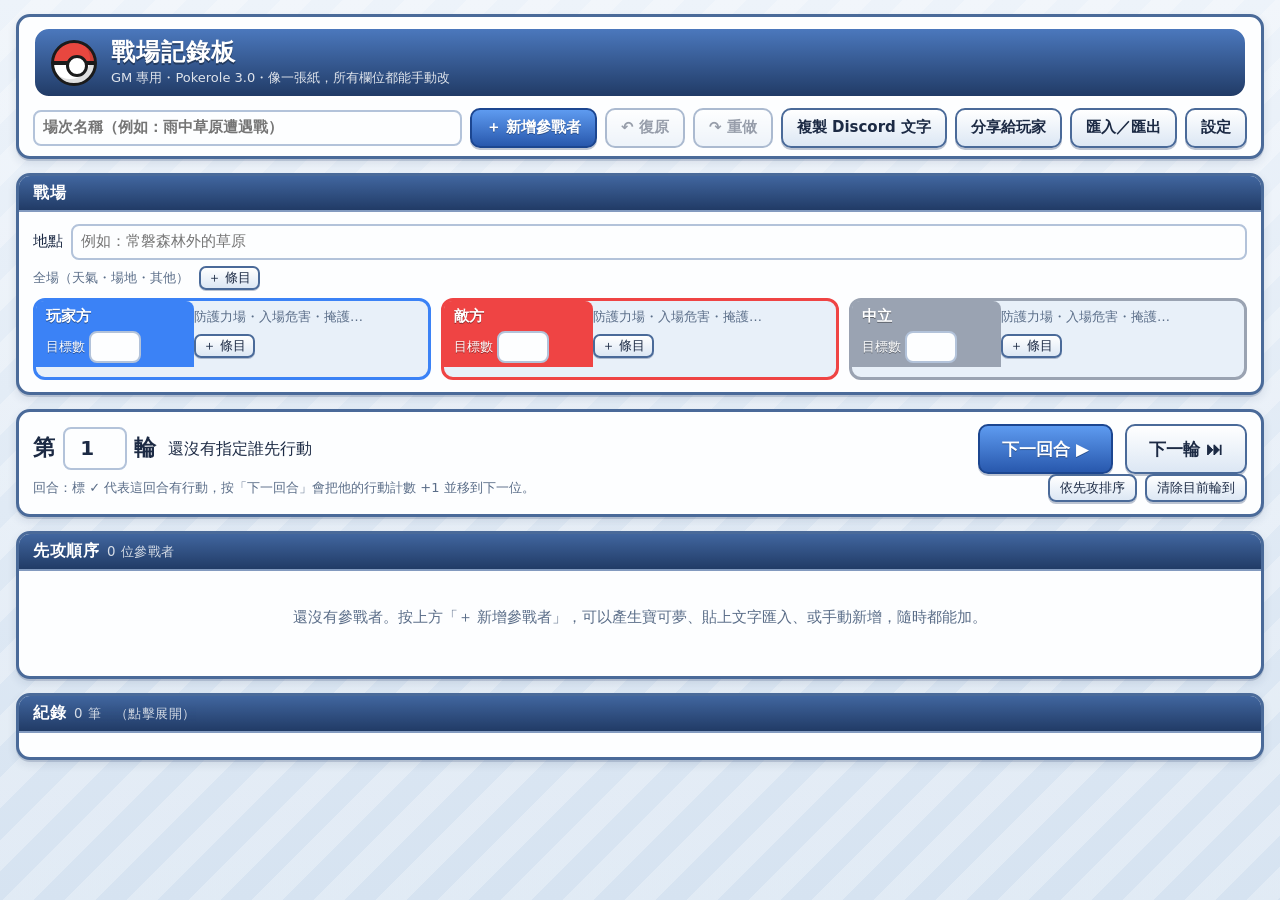
==== index.html @ 2bbf7b07 "戰場記錄板：GM 記數板與玩家唯讀看板 Co-Authored-By: Claude Sonnet 5.5 <noreply@anthropic.com>" ====
<!doctype html>
<html lang="zh-Hant">
<head>
<meta charset="utf-8">
<meta name="viewport" content="width=device-width, initial-scale=1">
<title>Pokerole 戰場記錄板</title>
<meta name="theme-color" content="#213b66">
<link rel="stylesheet" href="css/base.css">
<link rel="stylesheet" href="css/tracker.css">
</head>
<body>
<div id="app"><p class="loading">載入中…</p></div>
<div id="toast" hidden></div>
<!-- 全部用一般 script，所以直接用檔案開啟（file://）也能用 -->
<script src="js/pkcore.js"></script>
<script src="data/db.js"></script>
<script src="js/format.js"></script>
<script src="js/rules.js"></script>
<script src="js/share.js"></script>
<script src="js/app.js"></script>
</body>
</html>
---- css/base.css ----
/* Pokerole 對戰：第四世代（鑽石／珍珠／白金）介面風格——鋼藍底、白色圓角面板、藍色標題列、金色選取框 */
:root {
  --bg: #d6e3f1; --bg2: #edf3fa; --panel: #fdfeff; --panel2: #e8f0f9; --ink: #1c2a44; --muted: #5a6d88;
  --line: #b3c3da; --edge: #4a6a99; --navy: #213b66; --navy2: #37599a; --primary: #3a76d6; --primary2: #2858ad;
  --accent: #d2403a; --gold: #f2b01e; --gold2: #ffe9a3; --me: #2858ad; --foe: #bf3a2e; --good: #2a9455; --warn: #b8730c;
  --hp-hi: #3fb25a; --hp-mid: #e3b422; --hp-lo: #d6453a; --shadow: 0 2px 0 rgba(33,59,102,.18), 0 4px 10px rgba(33,59,102,.12);
  --slot1: #5b93e6; --slot2: #2f66c0; --slotink: #fff;
}
@media (prefers-color-scheme: dark) {
  :root { --bg: #0d1729; --bg2: #132340; --panel: #182a49; --panel2: #112039; --ink: #e5edfb; --muted: #94a9c8; --line: #32507c; --edge: #6c8fc6;
    --navy: #0f2142; --navy2: #24457c; --primary: #4a88e8; --primary2: #2f66c4; --accent: #ec6a62; --gold: #f5c04a; --gold2: #5a4812;
    --me: #7eb0f5; --foe: #f08a78; --good: #62c985; --warn: #e6b45a; --shadow: 0 2px 0 rgba(0,0,0,.35), 0 4px 10px rgba(0,0,0,.3);
    --slot1: #35609f; --slot2: #213f72; }
}
* { box-sizing: border-box; }
html { background: var(--bg); }
body { margin: 0; color: var(--ink); font: 15px/1.55 "Noto Sans TC", "Microsoft JhengHei", system-ui, sans-serif; min-height: 100vh;
  background: repeating-linear-gradient(135deg, transparent 0 22px, rgba(255,255,255,.28) 22px 44px), linear-gradient(180deg, var(--bg2), var(--bg)); background-attachment: fixed; }
@media (prefers-color-scheme: dark) { body { background: repeating-linear-gradient(135deg, transparent 0 22px, rgba(255,255,255,.025) 22px 44px), linear-gradient(180deg, var(--bg2), var(--bg)); background-attachment: fixed; } }
#app { max-width: 1180px; margin: 0 auto; padding: 14px 16px 48px; }
h1, h2, h3 { line-height: 1.3; }
h2 { font-size: 17px; margin: 14px 0 8px; } h3 { font-size: 15px; margin: 12px 0 6px; }
a { color: var(--primary2); }
@media (prefers-color-scheme: dark) { a { color: #8db8f7; } }
.loading { color: var(--muted); }
.muted { color: var(--muted); } .warn { color: var(--warn); } .small { font-size: 13px; }

/* 按鈕：白色圓角、藍框；指到時變金色（像選單游標） */
button { font: inherit; font-weight: 600; cursor: pointer; color: var(--ink); border: 2px solid var(--edge); border-radius: 10px; padding: 6px 14px;
  background: linear-gradient(#fff, #dce7f4); box-shadow: 0 2px 0 rgba(33,59,102,.3); transition: background .1s, border-color .1s, transform .05s; }
@media (prefers-color-scheme: dark) { button { background: linear-gradient(#2a4270, #1d3258); } }
button:hover:not(:disabled) { border-color: var(--gold); background: linear-gradient(#fffdf0, var(--gold2)); }
@media (prefers-color-scheme: dark) { button:hover:not(:disabled) { background: linear-gradient(#5a4a1c, #46390f); } }
button:active:not(:disabled) { transform: translateY(2px); box-shadow: none; }
button:disabled { opacity: .45; cursor: not-allowed; box-shadow: none; }
button.primary, .gbtn { color: #fff; border-color: #1c4690; background: linear-gradient(#5e9bf0, var(--primary2)); text-shadow: 0 1px 0 rgba(0,0,0,.3); }
button.primary:hover:not(:disabled), .gbtn:hover:not(:disabled) { border-color: var(--gold); background: linear-gradient(#78aef7, #2f68c4); }
button.danger { color: #fff; border-color: #8f1f1a; background: linear-gradient(#ee6a60, #bd2f28); text-shadow: 0 1px 0 rgba(0,0,0,.3); }
button.danger:hover:not(:disabled) { border-color: var(--gold); background: linear-gradient(#f58076, #cc3a32); }
button.small, .clear { padding: 2px 10px; font-size: 13px; border-radius: 8px; }
.clear { font-weight: 500; }
input, select, textarea { font: inherit; color: var(--ink); background: var(--panel); border: 2px solid var(--line); border-radius: 8px; padding: 4px 8px; min-width: 0; }
input:focus, select:focus, textarea:focus { outline: none; border-color: var(--primary); }
input[type=number] { width: 60px; }
input[type=checkbox] { width: auto; accent-color: var(--primary); }
select { max-width: 100%; }

/* 面板：白底、粗藍框、內側細白線；標題列是深藍色 */
.panel { background: var(--panel); border: 3px solid var(--edge); border-radius: 14px; padding: 12px 14px; margin-bottom: 14px; box-shadow: var(--shadow), inset 0 0 0 2px var(--panel); overflow: hidden; }
.panel > .ptitle { margin: -12px -14px 12px; padding: 7px 14px; font-size: 16px; color: #fff; background: linear-gradient(#41669f, var(--navy)); border-bottom: 2px solid rgba(255,255,255,.35); letter-spacing: .5px; }
.panel > .ptitle small { font-weight: 400; opacity: .8; margin-left: 8px; }
.row { display: flex; gap: 8px; align-items: center; flex-wrap: wrap; }
.row.sp { justify-content: space-between; }
.grow { flex: 1; }

/* 頂端標題 */
.hero { display: flex; align-items: center; gap: 14px; padding: 12px 18px; margin-bottom: 16px; color: #fff; border: 3px solid #fff; border-radius: 16px;
  background: linear-gradient(180deg, #4b78bd, var(--navy)); box-shadow: 0 0 0 3px var(--edge), 0 6px 14px rgba(33,59,102,.35); }
.hero h1 { margin: 0; font-size: 24px; letter-spacing: 1px; text-shadow: 0 2px 0 rgba(0,0,0,.35); }
.hero small { display: block; font-size: 13px; opacity: .85; letter-spacing: 0; text-shadow: none; }
.pball { flex: none; width: 46px; height: 46px; border-radius: 50%; border: 3px solid #1b1b1b; position: relative;
  background: linear-gradient(#e8473f 0 44%, #1b1b1b 44% 56%, #fff 56%); box-shadow: inset -4px -4px 0 rgba(0,0,0,.12); }
.pball::after { content: ''; position: absolute; left: 50%; top: 50%; width: 16px; height: 16px; margin: -8px 0 0 -8px; border-radius: 50%; background: #fff; border: 3px solid #1b1b1b; }
.pball.sm { width: 18px; height: 18px; border-width: 2px; } .pball.sm::after { width: 6px; height: 6px; margin: -3px 0 0 -3px; border-width: 1.5px; }
#toast { position: fixed; left: 50%; bottom: 24px; transform: translateX(-50%); background: var(--navy); color: #fff; border: 2px solid #fff; padding: 8px 18px; border-radius: 12px; z-index: 120; max-width: 90vw; box-shadow: 0 4px 14px rgba(0,0,0,.4); }
.code { font-size: 32px; letter-spacing: 6px; font-weight: 800; color: var(--primary2); }
@media (prefers-color-scheme: dark) { .code { color: #8db8f7; } }
.type, .tag { display: inline-block; padding: 0 9px; border-radius: 99px; font-size: 12px; line-height: 1.7; color: #fff; text-shadow: 0 0 2px rgba(0,0,0,.55); margin-right: 3px; white-space: nowrap; border: 1px solid rgba(0,0,0,.25); }

/* 首頁 */
.menu { display: grid; grid-template-columns: repeat(auto-fit, minmax(300px, 1fr)); gap: 14px; }
.menu .panel { margin-bottom: 0; }
.menu .stack { display: flex; flex-direction: column; gap: 10px; }
.field-l { display: block; font-size: 13px; color: var(--muted); }
.roomrow { display: flex; align-items: center; gap: 10px; padding: 8px 10px; margin-bottom: 8px; border: 2px solid var(--line); border-radius: 12px; background: var(--panel2); flex-wrap: wrap; }
.roomrow.mine { border-color: var(--gold); background: linear-gradient(var(--panel2), var(--gold2)); }
.roomrow .rc { font-size: 20px; font-weight: 800; letter-spacing: 3px; color: var(--primary2); }
@media (prefers-color-scheme: dark) { .roomrow .rc { color: #8db8f7; } }
.pill { display: inline-block; padding: 0 10px; border-radius: 99px; font-size: 12.5px; font-weight: 700; color: #fff; background: var(--muted); }
.pill.host { background: var(--gold); color: #3a2a00; } .pill.go { background: var(--accent); } .pill.wait { background: var(--primary2); } .pill.end { background: var(--muted); }

/* 隊伍清單 */
.teamcard { display: flex; align-items: center; gap: 12px; padding: 8px 4px; border-top: 1px dashed var(--line); flex-wrap: wrap; }
.teamcard:first-of-type { border-top: 0; }
.teamcard .minis { display: flex; gap: 0; flex: none; }
.teamcard .minis img { width: 40px; height: 40px; image-rendering: pixelated; }
.teamcard .minis .e { width: 40px; height: 40px; opacity: .25; display: flex; align-items: center; justify-content: center; }

/* 隊伍編輯：六格隊伍（像隊伍選單，三欄兩列／六欄一列） */
.party { display: grid; grid-template-columns: repeat(6, minmax(0, 1fr)); gap: 10px; }
@media (max-width: 1000px) { .party { grid-template-columns: repeat(3, minmax(0, 1fr)); } }
@media (max-width: 520px) { .party { grid-template-columns: repeat(2, minmax(0, 1fr)); gap: 8px; } }
.slot { position: relative; display: flex; flex-direction: column; align-items: center; gap: 2px; padding: 8px 6px 8px; min-width: 0; text-align: center; cursor: pointer;
  color: var(--slotink); border: 3px solid #fff; border-radius: 14px; background: linear-gradient(var(--slot1), var(--slot2)); box-shadow: 0 0 0 2px var(--edge), 0 3px 0 2px rgba(33,59,102,.3); transition: transform .08s; }
.slot:hover { transform: translateY(-2px); }
.slot.sel { border-color: var(--gold); box-shadow: 0 0 0 3px #b87d00, 0 0 14px 2px rgba(242,176,30,.75); }
.slot .sprite { width: 72px; height: 72px; image-rendering: pixelated; filter: drop-shadow(0 3px 0 rgba(0,0,0,.25)); }
.slot .sn { max-width: 100%; font-weight: 800; font-size: 15px; white-space: nowrap; overflow: hidden; text-overflow: ellipsis; text-shadow: 0 1px 0 rgba(0,0,0,.35); }
.slot .ss { font-size: 12px; opacity: .92; white-space: nowrap; }
.slot .st { display: flex; justify-content: center; gap: 2px; min-height: 20px; }
.slot .st .type { margin: 0; font-size: 11px; padding: 0 6px; }
.slot .x { position: absolute; top: 3px; right: 3px; width: 24px; height: 24px; padding: 0; border-radius: 50%; font-size: 15px; line-height: 1; color: #fff; border: 2px solid #fff;
  background: rgba(20,30,50,.55); box-shadow: none; }
.slot .x:hover:not(:disabled) { background: var(--accent); border-color: #fff; }
.slot.empty { background: transparent; color: var(--muted); border: 3px dashed var(--line); box-shadow: none; justify-content: center; min-height: 142px; font-size: 14px; font-weight: 600; cursor: pointer; }
.slot.empty:hover { border-color: var(--primary); color: var(--primary2); transform: none; }
.slot.empty b { font-size: 30px; line-height: 1; font-weight: 400; }
.edithead { display: flex; gap: 8px; align-items: center; flex-wrap: wrap; margin-bottom: 12px; }
.edithead input.tname { font-size: 18px; font-weight: 700; width: min(300px, 100%); flex: 1 1 200px; }
.edithead .sp { flex: 1; }

/* 篩選面板與角色卡（與規則站的隨機產生器同一套 pkcore.js） */
.genwrap { display: grid; grid-template-columns: minmax(280px, 330px) minmax(0, 1fr); gap: 16px; align-items: start; }
.genl { position: sticky; top: 8px; max-height: calc(100vh - 16px); overflow: auto; scrollbar-width: thin; padding-right: 2px; }
.genbox { background: var(--panel); border: 3px solid var(--edge); border-radius: 14px; padding: 10px 12px; margin-bottom: 12px; box-shadow: var(--shadow); }
.genbox .filters { display: grid; grid-template-columns: repeat(2, minmax(0, 1fr)); gap: 6px; margin: 0; }
.genbox .filters input { grid-column: 1 / -1; }
.genbox .filters select { width: 100%; padding: 4px 6px; }
.genbox .filters.fold { display: none; }
.gcount { display: flex; flex-wrap: wrap; align-items: center; justify-content: space-between; gap: 4px 8px; margin-top: 8px; }
.gcount .dacts { display: flex; gap: 6px; margin-left: auto; }
.count { font-size: 13px; color: var(--muted); white-space: nowrap; }
.gmain { display: flex; flex-direction: column; gap: 8px; }
.gmain label { display: block; font-size: 13px; color: var(--muted); }
.gmain select { width: 100%; display: block; margin-top: 2px; }
.gmain .gbtn { padding: 9px 12px; font-size: 15px; }
.gmain .row2 { display: grid; grid-template-columns: 1fr 1fr; gap: 6px; }
.note { font-size: 13px; color: var(--muted); }
@media (max-width: 980px) { .genwrap { grid-template-columns: minmax(0, 1fr); } .genl { position: static; max-height: none; overflow: visible; } }
#gsheet { background: var(--panel); border: 3px solid var(--edge); border-radius: 14px; padding: 12px 18px 22px; box-shadow: var(--shadow); min-width: 0; }
.gtool { display: flex; flex-wrap: wrap; align-items: center; gap: 6px; margin-bottom: 10px; }
.gfree { display: inline-flex; align-items: center; gap: 5px; font-size: 13px; color: var(--muted); margin-left: 6px; }
.gmsg { font-size: 13px; color: var(--accent); }
.dhero { display: flex; align-items: center; gap: 22px; padding: 10px 22px; border-radius: 14px; border: 2px solid var(--line);
  background: linear-gradient(115deg, color-mix(in srgb, var(--tc) 32%, var(--panel)), color-mix(in srgb, var(--tc2) 16%, var(--panel))); }
.dimg { flex: none; width: 150px; height: 150px; display: flex; align-items: center; justify-content: center; }
.dimg img { width: 150px; height: 150px; object-fit: contain; filter: drop-shadow(0 4px 6px rgba(0,0,0,.3)); }
.dtitle { min-width: 0; } .dtitle small { display: block; color: var(--muted); font-size: 13.5px; line-height: 1.5; }
.dtitle h2 { margin: 2px 0; font-size: 28px; } .dtitle .tags { margin-top: 8px; } .dtitle .tag { font-size: 13px; padding: 1px 14px; }
@media (max-width: 560px) { .dhero { gap: 10px; padding: 8px 12px; } .dimg, .dimg img { width: 96px; height: 96px; } .dtitle h2 { font-size: 22px; } }
.dsec { margin-top: 20px; }
.dsec h3 { font-size: 16px; margin: 0 0 8px; padding: 3px 10px; display: flex; flex-wrap: wrap; align-items: center; gap: 4px 12px; color: #fff; background: linear-gradient(#41669f, var(--navy)); border-radius: 8px; }
.dsec h3 small { font-size: 12.5px; font-weight: 400; opacity: .85; }
.dsec h3 small.left { color: #ffe08a; opacity: 1; font-weight: 700; } .dsec h3 small.warn { color: #ffb4ae; opacity: 1; font-weight: 700; }
.dsec h3 .rr { margin-left: auto; font-weight: 500; padding: 0 10px; }
.gcols { display: grid; grid-template-columns: repeat(auto-fit, minmax(min(100%, 320px), 1fr)); gap: 0 26px; }
.gform { display: grid; grid-template-columns: repeat(2, minmax(0, 1fr)); gap: 8px 12px; }
.gfld { display: block; min-width: 0; } .gfld > span:first-child { display: block; font-size: 12.5px; color: var(--muted); line-height: 1.6; }
.gform input, .gform select, .gm select, .gmode, .gnote { width: 100%; }
.grr { display: flex; gap: 4px; align-items: center; } .grr select { flex: 1; }
.gpair { display: grid; grid-template-columns: repeat(2, minmax(0, 1fr)); gap: 8px; }
.gcnt2 { display: flex; align-items: center; gap: 6px; }
.gb { flex: none; width: 28px; height: 28px; padding: 0; border-radius: 8px; font-size: 16px; line-height: 1; }
@media (max-width: 620px) { .gb { width: 34px; height: 34px; } }
.gr { display: flex; align-items: center; gap: 6px; min-height: 34px; font-size: 14.5px; }
.sd-n { flex: none; width: 3em; font-weight: 700; }
.gr .pips { flex: 1; flex-wrap: wrap; min-width: 0; }
.sd-v { min-width: 3.4em; text-align: right; font-size: 13px; color: var(--muted); white-space: nowrap; }
.pips { display: inline-flex; gap: 3px; }
.pips i { display: inline-block; width: 14px; height: 14px; border-radius: 50%; box-shadow: inset 0 0 0 2px var(--line); }
.pips i.b { background: var(--navy2); box-shadow: inset 0 0 0 2px rgba(255,255,255,.35); }
@media (prefers-color-scheme: dark) { .pips i.b { background: #9db8e6; box-shadow: none; } }
.pips i.a { background: var(--accent); box-shadow: inset 0 0 0 2px rgba(255,255,255,.4); }
.gr.over .sd-n, .gr.over .sd-v { color: var(--accent); font-weight: 800; }
.gskills { display: grid; grid-template-columns: repeat(auto-fit, minmax(min(100%, 230px), 1fr)); gap: 4px 24px; }
.gskills h5 { margin: 4px 0 2px; font-size: 13.5px; color: var(--muted); }
.ge { font-size: 13px; color: var(--muted); line-height: 1.6; margin: 6px 0 0; } .ge b { color: var(--ink); }
.facts { display: grid; grid-template-columns: repeat(3, minmax(0, 1fr)); gap: 8px; }
.gfacts { grid-template-columns: repeat(4, minmax(0, 1fr)); }
.fact { background: var(--panel2); border: 2px solid var(--line); border-radius: 10px; padding: 4px 10px; min-width: 0; }
.fact span { display: block; font-size: 12px; color: var(--muted); line-height: 1.5; } .fact b { font-size: 16px; }
.gsmall { margin-top: 10px; } .gsmall .fact b { font-size: 14px; }
.gmxs { margin-top: 10px; display: grid; gap: 4px; } .gmxs > div { display: flex; flex-wrap: wrap; align-items: center; gap: 3px 4px; }
.gmxs > div > span:first-child { font-size: 12.5px; color: var(--muted); margin-right: 4px; min-width: 2.4em; }
.gmx { display: inline-flex; align-items: center; gap: 2px; } .gmx b { font-size: 12px; } .gmx .tag { font-size: 11.5px; padding: 0 7px; }
.gm { background: var(--panel2); border: 2px solid var(--line); border-radius: 10px; padding: 6px 10px; margin-bottom: 6px; }
.gm.over { border-color: var(--warn); }
.gm1 { display: flex; align-items: center; gap: 6px; } .gmn { flex: none; font-size: 13px; font-weight: 800; color: var(--muted); width: 1.2em; text-align: center; } .gm1 select { flex: 1; }
.gm2 { display: flex; flex-wrap: wrap; align-items: center; gap: 2px 10px; font-size: 13px; margin-top: 5px; } .gm2 .tag { font-size: 11.5px; padding: 0 7px; } .gm2 em { font-style: normal; }
.gm .ge { margin-top: 3px; }
.gmode { width: auto !important; font-size: 13px; padding: 2px 6px; }
.gnote { display: block; resize: vertical; line-height: 1.6; }
@media (max-width: 620px) { .gfacts { grid-template-columns: repeat(4, minmax(0, 1fr)); } .gfacts .fact { padding: 4px 6px; } .gfacts .fact b { font-size: 15px; } .gform { grid-template-columns: 1fr; } }

/* 匯入／匯出視窗 */
.pkio-back { position: fixed; inset: 0; background: rgba(10,20,40,.55); z-index: 100; display: flex; align-items: center; justify-content: center; padding: 16px; }
.pkio { background: var(--panel); color: var(--ink); border: 3px solid var(--edge); border-radius: 16px; padding: 14px 18px; width: min(720px, 100%); max-height: 92vh; overflow: auto; box-shadow: 0 10px 40px rgba(0,0,0,.45); }
.pkio h3 { margin: 0 0 6px; font-size: 18px; }
.pkio textarea { width: 100%; min-height: 250px; font: 13px/1.55 ui-monospace, Consolas, "Noto Sans TC", monospace; resize: vertical; background: var(--panel2); }
.pkio-msg { min-height: 1.6em; margin: 6px 0; font-size: 13.5px; color: var(--primary2); } .pkio-msg.bad { color: var(--accent); font-weight: 700; }
.pkio-btns { display: flex; flex-wrap: wrap; gap: 8px; align-items: center; }
.pkio-btns .gbtn { padding: 6px 14px; }

/* 對戰 */
.topbar { display: flex; justify-content: space-between; align-items: center; gap: 8px; flex-wrap: wrap; margin-bottom: 10px; }
.banner { font-size: 18px; font-weight: 800; padding: 6px 18px; border-radius: 99px; color: var(--ink); background: var(--panel); border: 3px solid var(--edge); box-shadow: var(--shadow); }
.banner.mine { color: #fff; border-color: #fff; background: linear-gradient(#ee6a60, #bd2f28); box-shadow: 0 0 0 2px #8f1f1a, 0 0 14px rgba(238,106,96,.6); }
.battle { display: grid; grid-template-columns: 1fr 330px; gap: 14px; }
@media (max-width: 860px) { .battle { grid-template-columns: 1fr; } }
.panel.field { display: grid; gap: 12px; background: linear-gradient(180deg, #bfe1f7 0%, #e6f3fb 48%, #c9e5b8 50%, #a9d48f 100%); }
@media (prefers-color-scheme: dark) { .panel.field { background: linear-gradient(180deg, #1c3a5e 0%, #234a73 48%, #2b4a2c 50%, #25401f 100%); } }
.side { display: flex; gap: 10px; align-items: flex-start; }
.side.foe { flex-direction: row-reverse; text-align: right; }
.side .sprite { width: 120px; height: 120px; image-rendering: pixelated; flex: none; filter: drop-shadow(0 6px 0 rgba(0,0,0,.18)); }
.side.foe .info { align-items: flex-end; }
.info { display: flex; flex-direction: column; gap: 3px; flex: 1; min-width: 0; background: var(--panel); border: 3px solid var(--edge); border-radius: 14px; padding: 8px 12px; box-shadow: var(--shadow); }
.info .name { font-weight: 800; font-size: 17px; }
.hpbar { height: 12px; background: #3a4352; border: 2px solid #3a4352; border-radius: 8px; overflow: hidden; width: 100%; max-width: 300px; }
.hpbar > div { height: 100%; transition: width .4s; }
.chips { display: flex; flex-wrap: wrap; gap: 4px; } .side.foe .chips { justify-content: flex-end; }
.chip { font-size: 12px; padding: 0 8px; border-radius: 10px; border: 1.5px solid var(--line); background: var(--panel2); }
.chip.bad { border-color: var(--hp-lo); color: var(--hp-lo); } .chip.up { border-color: var(--good); color: var(--good); } .chip.down { border-color: var(--warn); color: var(--warn); }
.dots { letter-spacing: 2px; font-size: 13px; }
.bench { display: inline-flex; gap: 4px; vertical-align: middle; }
.ball { width: 15px; height: 15px; border-radius: 50%; border: 2px solid #1b1b1b; background: linear-gradient(#e8473f 45%, #1b1b1b 45% 55%, #fff 55%); }
.ball.out { opacity: .25; filter: grayscale(1); } .ball.cur { outline: 2px solid var(--gold); outline-offset: 1px; }
.weather { text-align: center; color: var(--ink); font-size: 14px; font-weight: 700; }
.log { height: 540px; overflow-y: auto; font-size: 13.5px; padding: 8px 12px; }
@media (max-width: 860px) { .log { height: 260px; } }
.log div { padding: 1px 0; }
.log .round { font-weight: 800; margin-top: 6px; border-top: 2px dashed var(--line); padding-top: 4px; color: var(--primary2); }
.log .big { font-weight: 800; } .log .act { color: var(--me); } .log .react { color: var(--foe); }
.log .dmg, .log .note, .log .info { color: var(--muted); } .log .hp, .log .status { font-weight: 700; }
.log .warn, .log .manual { color: var(--warn); }
.controls { display: grid; grid-template-columns: 112px 1fr 112px; gap: 10px; align-items: start; }
@media (max-width: 640px) { .controls { grid-template-columns: 1fr; } }
.controls .col { display: flex; flex-direction: column; gap: 6px; }
@media (max-width: 640px) { .controls .col { flex-direction: row; flex-wrap: wrap; } }
.moves { display: grid; grid-template-columns: repeat(5, 1fr); gap: 6px; }
@media (max-width: 900px) { .moves { grid-template-columns: repeat(3, 1fr); } }
@media (max-width: 640px) { .moves { grid-template-columns: repeat(2, 1fr); } }
.mv { text-align: left; padding: 6px 8px; border-left-width: 8px; min-height: 60px; }
.mv b { display: block; font-size: 14px; } .mv span { font-size: 12px; color: var(--muted); font-weight: 400; }
.mods { display: flex; gap: 12px; flex-wrap: wrap; align-items: center; font-size: 14px; margin-bottom: 8px; }
.modal-back { position: fixed; inset: 0; background: rgba(10,20,40,.5); display: flex; align-items: center; justify-content: center; z-index: 80; padding: 16px; }
.modal { background: var(--panel); border: 3px solid var(--edge); border-radius: 16px; padding: 14px 18px; max-width: 580px; width: 100%; max-height: 90vh; overflow: auto; box-shadow: 0 10px 40px rgba(0,0,0,.45); }
.modal .opts { display: grid; gap: 6px; margin: 10px 0; } .modal .opts button { text-align: left; }
.tabs { display: flex; gap: 4px; margin-bottom: 8px; flex-wrap: wrap; }
.tabs button.on { color: #fff; border-color: #1c4690; background: linear-gradient(#5e9bf0, var(--primary2)); }
table.stats { border-collapse: collapse; font-size: 14px; } table.stats td { padding: 2px 6px; }
---- css/tracker.css ----
/* 戰場記錄板：在 base.css（與對戰網頁相同的第四世代風格）上加的版面 */
#app { max-width: 1400px; }
.panel.head { padding-bottom: 8px; }
.panel.head .hero { margin: -2px 0 10px; box-shadow: none; border-width: 2px; padding: 8px 16px; }
.toolbar { display: flex; flex-wrap: wrap; gap: 8px; align-items: center; }
.toolbar .ttl { flex: 1 1 240px; min-width: 200px; font-weight: 700; }
.row.add { margin-top: 6px; }
.mini { padding: 0 7px; font-size: 13px; line-height: 1.6; border-radius: 7px; box-shadow: 0 1px 0 rgba(33,59,102,.3); }
.mini.x { color: var(--accent); }
.mini.add { font-weight: 500; }
button.big { font-size: 17px; padding: 10px 22px; }
.danger2 { color: var(--accent); border-color: var(--accent); }

/* 戰場 */
.effs { display: flex; flex-wrap: wrap; gap: 6px; align-items: center; margin: 6px 0; }
.effs .lab { font-size: 13px; color: var(--muted); margin-right: 4px; }
.chip { display: inline-flex; align-items: center; gap: 4px; padding: 1px 9px; border-radius: 99px; font-size: 13px; background: var(--panel2); border: 2px solid var(--line); white-space: nowrap; }
.chip.eff { border-color: var(--primary); }
.chip.eff b { cursor: pointer; }
.chip.eff small { color: var(--muted); }
.chip.expired { border-color: var(--accent); background: #fbe3e1; color: #8f1f1a; }
@media (prefers-color-scheme: dark) { .chip.expired { background: #4a1f1c; color: #ffb4ad; } }
.chip.mod.up { border-color: var(--good); } .chip.mod.dn { border-color: var(--accent); }
.chip[class*="st-"] { border-color: var(--warn); background: #fff4dd; color: #6b4300; }
@media (prefers-color-scheme: dark) { .chip[class*="st-"] { background: #4a3a14; color: #ffd98a; } }
.sides { display: grid; grid-template-columns: repeat(auto-fit, minmax(260px, 1fr)); gap: 10px; margin-top: 8px; }
.side { border: 3px solid; border-radius: 12px; padding: 0 10px 6px; background: var(--panel2); }
.sidehead { display: flex; flex-wrap: wrap; justify-content: space-between; align-items: center; gap: 2px 8px; margin: 0 -10px 4px; padding: 4px 10px; color: #fff; border-radius: 8px 8px 0 0; text-shadow: 0 1px 0 rgba(0,0,0,.4); }
.sidehead b { white-space: nowrap; }
.sidehead .tgt { font-size: 13px; white-space: nowrap; } .sidehead input { width: 52px; }

/* 控制列 */
.ctl .ctlrow { display: flex; flex-wrap: wrap; gap: 12px; align-items: center; }
.ctl .round { font-size: 22px; font-weight: 800; } .ctl .round input { width: 64px; font-size: 20px; font-weight: 800; text-align: center; }
.ctl .cur { font-size: 16px; } .ctl.held { border-color: var(--accent); }
.hint { color: var(--accent); }
.grow { flex: 1; }

/* 先攻順序 */
.ohead, .orow { display: grid; grid-template-columns: 30px 98px minmax(200px, 1.25fr) 200px minmax(130px, 1fr) 150px 132px; gap: 10px; align-items: center; }
.ohead { padding: 0 8px 4px 11px; font-size: 12.5px; color: var(--muted); border-bottom: 2px solid var(--line); margin-bottom: 6px; }
.orow { padding: 8px 8px 8px 8px; border: 2px solid var(--line); border-left-width: 8px; border-radius: 12px; background: var(--panel2); }
.owrap { margin-bottom: 8px; }
.orow.cur { border-color: var(--gold); background: linear-gradient(var(--panel2), var(--gold2)); box-shadow: 0 0 0 2px #b87d00; }
@media (prefers-color-scheme: dark) { .orow.cur { background: linear-gradient(var(--panel2), #46390f); } }
.orow.down { opacity: .55; } .orow.down .nm { text-decoration: line-through; }
.orow.hid { border-style: dashed; }
.mv { display: flex; flex-direction: column; gap: 2px; }
.init { display: flex; flex-direction: column; gap: 3px; font-size: 12px; }
.init label { display: flex; align-items: center; justify-content: space-between; gap: 4px; }
.init input { width: 52px; padding: 1px 4px; }
.who { display: flex; align-items: center; gap: 6px; min-width: 0; }
.who .ptr { padding: 0 6px; font-size: 16px; border-radius: 8px; } .who .ptr.on { background: var(--gold); border-color: #b87d00; }
.sprite { width: 56px; height: 56px; image-rendering: pixelated; flex: none; } .sprite.ph { display: flex; align-items: center; justify-content: center; font-size: 30px; }
.wn { display: flex; flex-direction: column; min-width: 0; line-height: 1.35; }
.wn .nm { font-size: 16px; cursor: pointer; overflow: hidden; text-overflow: ellipsis; white-space: nowrap; }
.wn small { color: var(--muted); } .sdot { display: inline-block; width: 9px; height: 9px; border-radius: 50%; margin-right: 4px; }
.tys { display: flex; flex-wrap: wrap; } .tys .type { font-size: 11px; padding: 0 6px; }
.hpc { display: flex; flex-direction: column; gap: 3px; }
.bar { height: 10px; border-radius: 99px; background: rgba(0,0,0,.18); overflow: hidden; border: 1px solid rgba(0,0,0,.3); }
.bar i { display: block; height: 100%; transition: width .2s; }
.hpn { display: flex; align-items: center; gap: 4px; font-size: 13px; } .hpn.will { color: var(--muted); }
.hpi { width: 48px; text-align: center; padding: 1px 2px; font-weight: 700; }
.dead { color: var(--accent); font-weight: 800; }
.stc { display: flex; flex-wrap: wrap; gap: 4px; }
.acts { display: flex; flex-direction: column; gap: 3px; }
.aboxes { display: flex; gap: 4px; align-items: center; }
.abox { width: 24px; height: 24px; padding: 0; font-size: 12px; border-radius: 6px; box-shadow: none; }
.abox.on { background: var(--primary2); color: #fff; border-color: #1c4690; }
.tm { display: flex; gap: 6px; align-items: center; flex-wrap: wrap; }
.mark { width: 34px; height: 34px; padding: 0; font-size: 18px; border-radius: 9px; }
.mark.ok.on { background: var(--good); color: #fff; border-color: #1c6b3c; } .mark.no.on { background: var(--accent); color: #fff; border-color: #8f1f1a; }
.empty { padding: 20px 6px; text-align: center; }

/* 展開的詳細資料 */
.det { margin: -4px 4px 4px 14px; padding: 10px 12px; border: 2px solid var(--line); border-top: 0; border-radius: 0 0 12px 12px; background: var(--panel); }
.dcols { display: grid; grid-template-columns: repeat(auto-fit, minmax(280px, 1fr)); gap: 14px; margin-bottom: 8px; }
.dblock h4 { margin: 0 0 6px; font-size: 14px; color: var(--primary2); }
@media (prefers-color-scheme: dark) { .dblock h4 { color: #8db8f7; } }
.strow { display: flex; flex-wrap: wrap; gap: 6px; align-items: center; margin-bottom: 4px; font-size: 13px; }
.strow input[type=number] { width: 46px; } .strow .sn { width: 110px; }
.modgrid { display: grid; grid-template-columns: repeat(2, minmax(0, 1fr)); gap: 4px 12px; }
.mg { display: flex; align-items: center; gap: 4px; font-size: 13px; } .mg > span { width: 34px; } .mg b { min-width: 24px; text-align: center; } .mg b.up { color: var(--good); } .mg b.dn { color: var(--accent); }
.blk { display: block; font-size: 13px; margin: 8px 0 4px; } .blk textarea { width: 100%; }
.moves { margin-top: 6px; border-top: 2px dashed var(--line); padding-top: 8px; }
.mvrow { border: 2px solid var(--line); border-radius: 10px; padding: 5px 10px; margin-bottom: 6px; background: var(--panel2); }
.mvrow.used { opacity: .5; }
.m1 { display: flex; flex-wrap: wrap; gap: 6px; align-items: center; } .m1 .mname { font-weight: 800; font-size: 15px; } .m1 .cat { font-size: 13px; color: var(--muted); }
.m2 { font-size: 13.5px; margin-top: 2px; display: flex; flex-wrap: wrap; gap: 6px; align-items: center; }
.m2 .lb { display: inline-block; min-width: 34px; color: var(--muted); font-weight: 700; }
.m2 .rr { font-weight: 700; color: var(--primary2); }
@media (prefers-color-scheme: dark) { .m2 .rr { color: #8db8f7; } }
.tag2 { font-size: 12px; padding: 0 7px; border-radius: 99px; border: 1px solid var(--line); background: var(--panel); } .tag2.react { border-color: var(--warn); color: var(--warn); font-weight: 700; }
.mu { font-weight: 700; padding: 0 6px; border-radius: 6px; } .mu.up { color: var(--good); } .mu.dn { color: var(--accent); } .mu.imm { background: var(--accent); color: #fff; }
.eff-t summary { cursor: pointer; font-size: 12.5px; color: var(--muted); } .eff-t p { margin: 3px 0 0; font-size: 13px; }
.used { font-size: 12.5px; display: inline-flex; gap: 3px; align-items: center; }
.acts2 { gap: 8px; margin-top: 4px; }

/* 後備、紀錄 */
.brow { display: flex; gap: 10px; align-items: center; padding: 4px 0; border-top: 1px dashed var(--line); } .brow:first-of-type { border-top: 0; } .brow .sprite { width: 40px; height: 40px; }
.ptitle.clickable { cursor: pointer; }
.logbox { max-height: 320px; overflow: auto; margin-top: 8px; font-size: 13.5px; } .le { padding: 2px 0; border-top: 1px dashed var(--line); }

/* 模態視窗內 */
.pkio.wide { width: min(1180px, 100%); }
.form { display: flex; flex-direction: column; gap: 8px; } .form > label { display: flex; flex-direction: column; gap: 2px; font-size: 13px; color: var(--muted); } .form input, .form select, .form textarea { color: var(--ink); width: 100%; }
.form h4 { margin: 4px 0 0; }
.edtop { display: grid; grid-template-columns: repeat(auto-fit, minmax(210px, 1fr)); gap: 8px 12px; margin-bottom: 12px; } .edtop p { grid-column: 1 / -1; margin: 0; }
.edfoot { margin-top: 12px; position: sticky; bottom: -14px; background: var(--panel); padding: 8px 0; }
.addhead { gap: 16px; margin-bottom: 8px; }
.tabs { display: flex; gap: 6px; margin: 8px 0 12px; border-bottom: 2px solid var(--line); } .tab { border-radius: 10px 10px 0 0; box-shadow: none; } .tab.on { background: var(--primary2); color: #fff; border-color: #1c4690; }
.paste textarea { width: 100%; font: 13px/1.5 ui-monospace, Consolas, monospace; }
.manual { display: grid; grid-template-columns: repeat(auto-fit, minmax(300px, 1fr)); gap: 24px; }
.tgrid { display: grid; grid-template-columns: repeat(auto-fill, minmax(110px, 1fr)); gap: 6px; } .tgrid label { display: flex; flex-direction: column; font-size: 12.5px; } .tgrid input { width: 100%; }
.eoritem { display: flex; gap: 8px; align-items: center; padding: 3px 0; } .eoritem .dmg { color: var(--accent); }
.autoeor { display: block; margin: 8px 0; padding: 6px 8px; border: 2px dashed var(--line); border-radius: 8px; }
.timers { margin: 4px 0; padding-left: 20px; } .timers .dn { color: var(--accent); }
.eor h4 { margin: 12px 0 4px; } .row.end { margin-top: 14px; }
.srow { display: flex; flex-wrap: wrap; gap: 8px; align-items: center; margin-bottom: 6px; } .srow input[type=color] { width: 40px; height: 30px; padding: 0; }
.rad { display: block; margin: 4px 0; }

@media (max-width: 1100px) {
  .ohead { display: none; }
  .orow { grid-template-columns: 30px 98px 1fr; }
  .orow > .hpc, .orow > .stc, .orow > .acts, .orow > .tm { grid-column: 1 / -1; }
  .orow > .hpc { flex-direction: row; flex-wrap: wrap; align-items: center; gap: 8px; } .hpc .bar { flex: 1 1 100%; }
}
@media (max-width: 560px) { button.big { padding: 8px 14px; font-size: 15px; } .ctl .round { font-size: 18px; } .det { margin-left: 0; } }
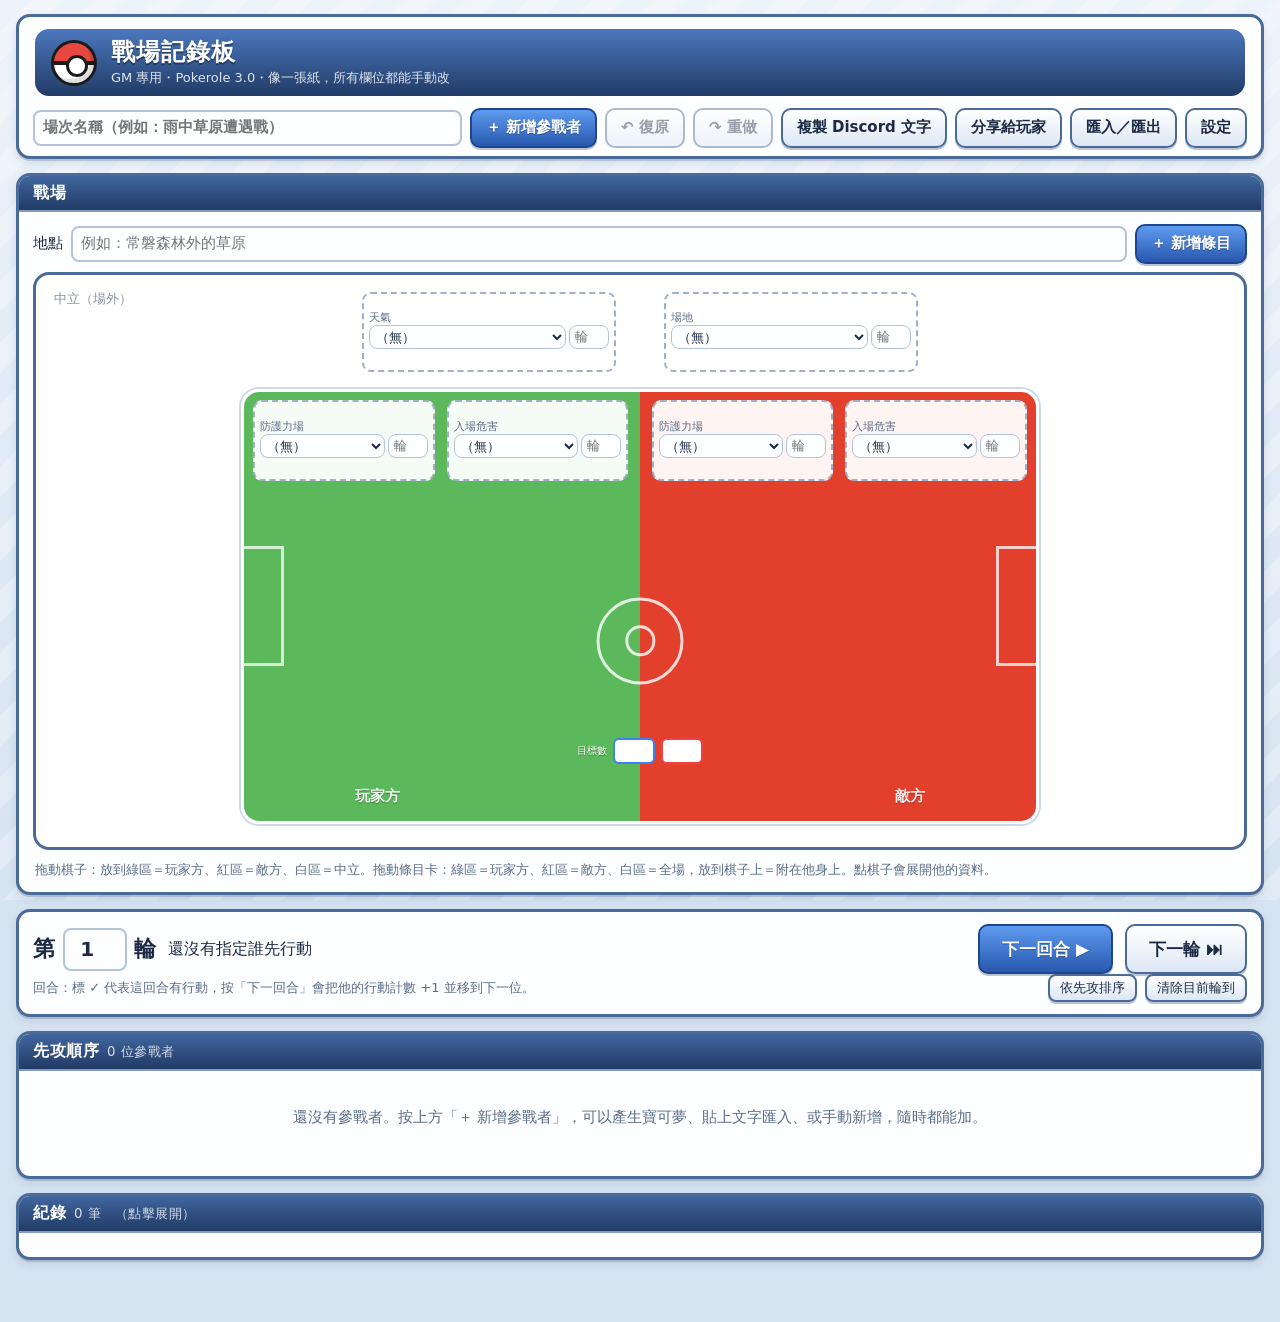
==== commit aef46b24: "戰場圖：可拖動的棋子與條目卡，玩家看板同步顯示 Co-Authored-By: Claude Sonnet 5.5 <noreply@anthropic.com>" ====
--- a/index.html
+++ b/index.html
@@ -7,6 +7,7 @@
 <meta name="theme-color" content="#213b66">
 <link rel="stylesheet" href="css/base.css">
 <link rel="stylesheet" href="css/tracker.css">
+<link rel="stylesheet" href="css/board.css">
 </head>
 <body>
 <div id="app"><p class="loading">載入中…</p></div>
@@ -17,6 +18,7 @@
 <script src="js/format.js"></script>
 <script src="js/rules.js"></script>
 <script src="js/share.js"></script>
+<script src="js/board.js"></script>
 <script src="js/app.js"></script>
 </body>
 </html>
--- a/css/board.css
+++ b/css/board.css
@@ -0,0 +1,55 @@
+/* 戰場圖：白底，中間左綠右紅的戰鬥區。座標都是百分比，元素以中心點定位。 */
+.boardwrap { margin-top: 8px; }
+.boardscroll { overflow-x: auto; padding-bottom: 4px; }
+.board { position: relative; min-width: 900px; aspect-ratio: 2.1 / 1; background: #fff; color: #1c2a44; border: 3px solid #4a6a99; border-radius: 16px; overflow: hidden; user-select: none; }
+.board .combat { position: absolute; left: 17%; top: 20%; width: 66%; height: 76%; border-radius: 18px; overflow: hidden; border: 3px solid #fff; box-shadow: 0 0 0 2px #cfd8e6; }
+.board .half { position: absolute; top: 0; bottom: 0; width: 50%; }
+.board .half.g { left: 0; background: #5bb85b; } .board .half.r { right: 0; background: #e2402c; }
+.board .goal { position: absolute; top: 36%; height: 28%; width: 5%; border: 3px solid rgba(255,255,255,.75); }
+.board .goal.l { left: 0; border-left: 0; } .board .goal.r { right: 0; border-right: 0; }
+.board .ball0 { position: absolute; left: 50%; top: 58%; width: 11%; aspect-ratio: 1; transform: translate(-50%, -50%); border-radius: 50%; border: 3px solid rgba(255,255,255,.8); }
+.board .ball0::after { content: ''; position: absolute; left: 50%; top: 50%; width: 30%; aspect-ratio: 1; transform: translate(-50%, -50%); border-radius: 50%; border: 3px solid rgba(255,255,255,.8); }
+.board .zname { position: absolute; bottom: 3%; font-weight: 800; font-size: 15px; color: rgba(255,255,255,.9); text-shadow: 0 1px 0 rgba(0,0,0,.3); }
+.board .zname.g { left: 14%; } .board .zname.r { right: 14%; }
+.board .wname { position: absolute; left: 1.5%; top: 2.5%; font-size: 12.5px; color: #8793a5; }
+.board .loc { position: absolute; right: 2%; bottom: 1.5%; font-size: 12.5px; color: #5a6d88; max-width: 30%; text-align: right; }
+.board .targets { position: absolute; left: 50%; top: 81%; transform: translateX(-50%); display: flex; align-items: center; gap: 6px; font-size: 12px; color: #fff; text-shadow: 0 1px 0 rgba(0,0,0,.35); z-index: 1; }
+.board .targets input, .board .targets .tv { width: 42px; height: 26px; text-align: center; border: 2px solid; border-radius: 6px; background: #fff; color: #1c2a44; padding: 0; display: inline-flex; align-items: center; justify-content: center; font-weight: 700; }
+
+/* 固定格子 */
+.board .slot2 { position: absolute; z-index: 2; padding: 2px 5px 4px; background: rgba(255,255,255,.94); border: 2px dashed #9fb0c8; border-radius: 9px; display: flex; flex-direction: column; justify-content: center; gap: 1px; min-width: 0; }
+.board .slot2.full { border-style: solid; border-color: #3a76d6; }
+.board .slot2.expired { border-color: #d2403a; background: #fde9e7; }
+.board .slot2 small { font-size: 11px; color: #5a6d88; line-height: 1.1; }
+.board .srow2 { display: flex; gap: 3px; min-width: 0; }
+.board .srow2 select { flex: 1; min-width: 0; padding: 1px 2px; font-size: 13px; border-width: 1px; }
+.board .srow2 input { width: 40px; padding: 1px 2px; font-size: 13px; border-width: 1px; text-align: center; }
+.board .sview { font-size: 13px; line-height: 1.25; } .board .sview span { display: block; font-size: 11.5px; color: #5a6d88; } .board .sview.none { color: #a6b2c3; }
+
+/* 條目卡 */
+.board .card { position: absolute; transform: translate(-50%, -50%); z-index: 4; display: flex; align-items: center; gap: 5px; padding: 2px 8px; max-width: 240px; background: #fffdf0; border: 2px solid #3a76d6; border-radius: 9px; font-size: 13px; box-shadow: 0 2px 0 rgba(33,59,102,.25); white-space: nowrap; }
+.board .card b { flex: 0 1 auto; min-width: 0; overflow: hidden; text-overflow: ellipsis; } .board .card small { color: #5a6d88; flex: none; }
+.board .card.expired { background: #fde9e7; border-color: #d2403a !important; }
+.board .card .cb { display: inline-flex; gap: 2px; } .board .card button { padding: 0 5px; font-size: 12px; line-height: 1.4; border-radius: 6px; box-shadow: none; }
+.board .card .cx { color: #d2403a; }
+.board.ed .dragable { cursor: grab; touch-action: none; } .board .dragable.drag { cursor: grabbing; z-index: 20; opacity: .9; }
+
+/* 棋子 */
+.board .tok { position: absolute; transform: translate(-50%, -50%); z-index: 5; width: 84px; display: flex; flex-direction: column; align-items: center; text-align: center; }
+.board .tok.flow, .strip .tok { position: relative; transform: none; left: auto; top: auto; }
+.board .tok .ball { position: relative; width: 58px; height: 58px; border-radius: 50%; border: 4px solid #888; background: #f2f6fb; display: flex; align-items: center; justify-content: center; box-shadow: 0 2px 0 rgba(0,0,0,.25); }
+.board .tok .ball img { width: 52px; height: 52px; image-rendering: pixelated; pointer-events: none; } .board .tok .ph { font-size: 28px; }
+.board .tok .tn { max-width: 84px; font-size: 12.5px; font-weight: 700; line-height: 1.2; color: #1c2a44; background: rgba(255,255,255,.85); border-radius: 6px; padding: 0 4px; overflow: hidden; text-overflow: ellipsis; white-space: nowrap; margin-top: 1px; }
+.board .tok .thp { width: 54px; height: 6px; margin-top: 2px; border-radius: 99px; background: rgba(0,0,0,.25); border: 1px solid rgba(0,0,0,.35); overflow: hidden; } .board .tok .thp i { display: block; height: 100%; }
+.board .tok .sbadge { position: absolute; right: -8px; top: -4px; display: flex; flex-direction: column; gap: 1px; } .board .tok .sbadge i { font-style: normal; font-size: 10.5px; font-weight: 800; line-height: 1; width: 16px; height: 16px; border-radius: 50%; background: #f2b01e; color: #3a2a00; display: flex; align-items: center; justify-content: center; border: 1px solid #b87d00; }
+.board .tok .tatt { display: flex; flex-wrap: wrap; justify-content: center; gap: 2px; margin-top: 2px; } .board .tok .achip { font-size: 10.5px; padding: 0 5px; border-radius: 99px; background: #fffdf0; border: 1px solid #3a76d6; color: #1c2a44; white-space: nowrap; } .board .tok .achip.expired { border-color: #d2403a; background: #fde9e7; }
+.board .tok.cur .ball { box-shadow: 0 0 0 4px #f2b01e, 0 0 14px 4px rgba(242,176,30,.8); }
+.board .tok.down { filter: grayscale(1); opacity: .6; }
+.board .tok.hid .ball { border-style: dashed; opacity: .65; }
+
+/* 額外的側 */
+.strips { display: flex; flex-direction: column; gap: 8px; margin-top: 10px; }
+.strip { position: relative; display: flex; flex-wrap: wrap; gap: 8px; align-items: flex-start; min-height: 96px; padding: 24px 10px 8px; border: 3px dashed; border-radius: 12px; background: var(--panel2); }
+.strip .sname { position: absolute; left: 8px; top: -2px; padding: 0 10px; border-radius: 0 0 8px 8px; color: #fff; font-weight: 700; font-size: 13px; text-shadow: 0 1px 0 rgba(0,0,0,.4); }
+.strip .tok .tn { background: var(--panel); color: var(--ink); } .strip .tok { z-index: 1; }
+.boardhint { margin: 6px 2px 0; }
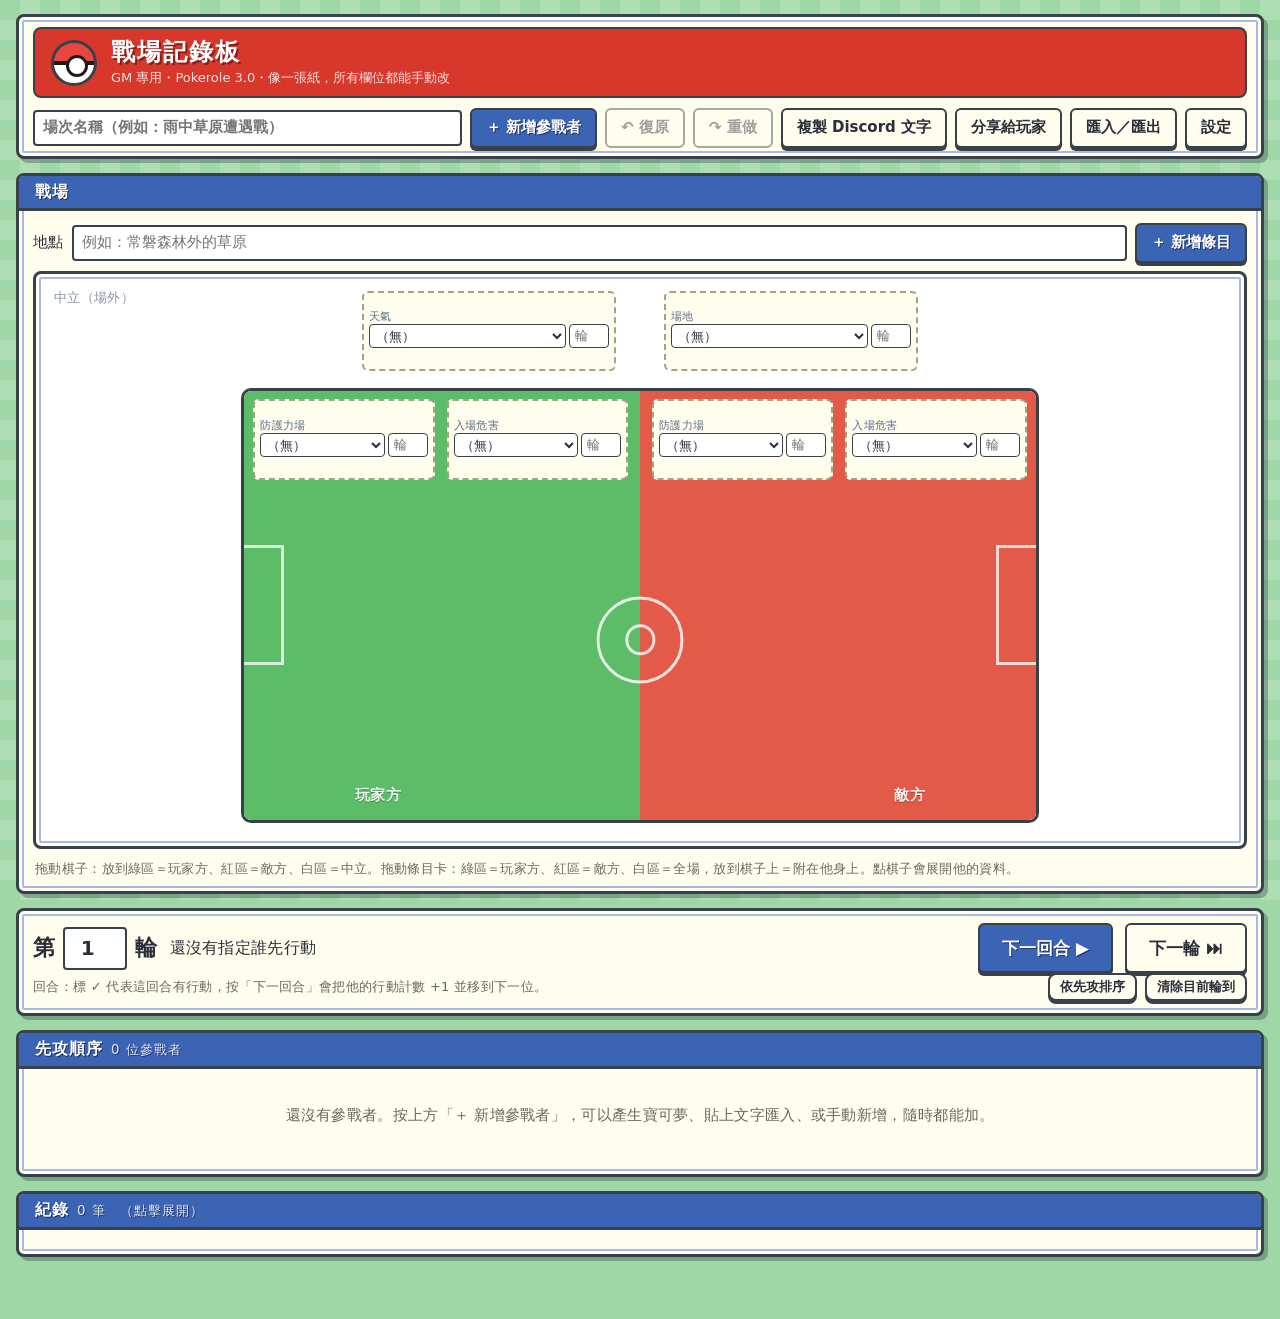
==== commit 6f46ee42: "第三世代配色、刪除目標數、修正招式區排版、介面建議文件 Co-Authored-By: Claude Sonnet 5.5 <noreply@anthropic.com>" ====
--- a/index.html
+++ b/index.html
@@ -5,20 +5,21 @@
 <meta name="viewport" content="width=device-width, initial-scale=1">
 <title>Pokerole 戰場記錄板</title>
 <meta name="theme-color" content="#213b66">
-<link rel="stylesheet" href="css/base.css">
-<link rel="stylesheet" href="css/tracker.css">
-<link rel="stylesheet" href="css/board.css">
+<link rel="stylesheet" href="css/base.css?v=gen3b">
+<link rel="stylesheet" href="css/tracker.css?v=gen3b">
+<link rel="stylesheet" href="css/board.css?v=gen3b">
+<link rel="stylesheet" href="css/theme-gen3.css?v=gen3b">
 </head>
 <body>
 <div id="app"><p class="loading">載入中…</p></div>
 <div id="toast" hidden></div>
 <!-- 全部用一般 script，所以直接用檔案開啟（file://）也能用 -->
-<script src="js/pkcore.js"></script>
-<script src="data/db.js"></script>
-<script src="js/format.js"></script>
-<script src="js/rules.js"></script>
-<script src="js/share.js"></script>
-<script src="js/board.js"></script>
-<script src="js/app.js"></script>
+<script src="js/pkcore.js?v=gen3b"></script>
+<script src="data/db.js?v=gen3b"></script>
+<script src="js/format.js?v=gen3b"></script>
+<script src="js/rules.js?v=gen3b"></script>
+<script src="js/share.js?v=gen3b"></script>
+<script src="js/board.js?v=gen3b"></script>
+<script src="js/app.js?v=gen3b"></script>
 </body>
 </html>
--- a/css/base.css
+++ b/css/base.css
@@ -6,31 +6,21 @@
   --hp-hi: #3fb25a; --hp-mid: #e3b422; --hp-lo: #d6453a; --shadow: 0 2px 0 rgba(33,59,102,.18), 0 4px 10px rgba(33,59,102,.12);
   --slot1: #5b93e6; --slot2: #2f66c0; --slotink: #fff;
 }
-@media (prefers-color-scheme: dark) {
-  :root { --bg: #0d1729; --bg2: #132340; --panel: #182a49; --panel2: #112039; --ink: #e5edfb; --muted: #94a9c8; --line: #32507c; --edge: #6c8fc6;
-    --navy: #0f2142; --navy2: #24457c; --primary: #4a88e8; --primary2: #2f66c4; --accent: #ec6a62; --gold: #f5c04a; --gold2: #5a4812;
-    --me: #7eb0f5; --foe: #f08a78; --good: #62c985; --warn: #e6b45a; --shadow: 0 2px 0 rgba(0,0,0,.35), 0 4px 10px rgba(0,0,0,.3);
-    --slot1: #35609f; --slot2: #213f72; }
-}
 * { box-sizing: border-box; }
 html { background: var(--bg); }
 body { margin: 0; color: var(--ink); font: 15px/1.55 "Noto Sans TC", "Microsoft JhengHei", system-ui, sans-serif; min-height: 100vh;
   background: repeating-linear-gradient(135deg, transparent 0 22px, rgba(255,255,255,.28) 22px 44px), linear-gradient(180deg, var(--bg2), var(--bg)); background-attachment: fixed; }
-@media (prefers-color-scheme: dark) { body { background: repeating-linear-gradient(135deg, transparent 0 22px, rgba(255,255,255,.025) 22px 44px), linear-gradient(180deg, var(--bg2), var(--bg)); background-attachment: fixed; } }
 #app { max-width: 1180px; margin: 0 auto; padding: 14px 16px 48px; }
 h1, h2, h3 { line-height: 1.3; }
 h2 { font-size: 17px; margin: 14px 0 8px; } h3 { font-size: 15px; margin: 12px 0 6px; }
 a { color: var(--primary2); }
-@media (prefers-color-scheme: dark) { a { color: #8db8f7; } }
 .loading { color: var(--muted); }
 .muted { color: var(--muted); } .warn { color: var(--warn); } .small { font-size: 13px; }
 
 /* 按鈕：白色圓角、藍框；指到時變金色（像選單游標） */
 button { font: inherit; font-weight: 600; cursor: pointer; color: var(--ink); border: 2px solid var(--edge); border-radius: 10px; padding: 6px 14px;
   background: linear-gradient(#fff, #dce7f4); box-shadow: 0 2px 0 rgba(33,59,102,.3); transition: background .1s, border-color .1s, transform .05s; }
-@media (prefers-color-scheme: dark) { button { background: linear-gradient(#2a4270, #1d3258); } }
 button:hover:not(:disabled) { border-color: var(--gold); background: linear-gradient(#fffdf0, var(--gold2)); }
-@media (prefers-color-scheme: dark) { button:hover:not(:disabled) { background: linear-gradient(#5a4a1c, #46390f); } }
 button:active:not(:disabled) { transform: translateY(2px); box-shadow: none; }
 button:disabled { opacity: .45; cursor: not-allowed; box-shadow: none; }
 button.primary, .gbtn { color: #fff; border-color: #1c4690; background: linear-gradient(#5e9bf0, var(--primary2)); text-shadow: 0 1px 0 rgba(0,0,0,.3); }
@@ -64,7 +54,6 @@
 .pball.sm { width: 18px; height: 18px; border-width: 2px; } .pball.sm::after { width: 6px; height: 6px; margin: -3px 0 0 -3px; border-width: 1.5px; }
 #toast { position: fixed; left: 50%; bottom: 24px; transform: translateX(-50%); background: var(--navy); color: #fff; border: 2px solid #fff; padding: 8px 18px; border-radius: 12px; z-index: 120; max-width: 90vw; box-shadow: 0 4px 14px rgba(0,0,0,.4); }
 .code { font-size: 32px; letter-spacing: 6px; font-weight: 800; color: var(--primary2); }
-@media (prefers-color-scheme: dark) { .code { color: #8db8f7; } }
 .type, .tag { display: inline-block; padding: 0 9px; border-radius: 99px; font-size: 12px; line-height: 1.7; color: #fff; text-shadow: 0 0 2px rgba(0,0,0,.55); margin-right: 3px; white-space: nowrap; border: 1px solid rgba(0,0,0,.25); }
 
 /* 首頁 */
@@ -75,7 +64,6 @@
 .roomrow { display: flex; align-items: center; gap: 10px; padding: 8px 10px; margin-bottom: 8px; border: 2px solid var(--line); border-radius: 12px; background: var(--panel2); flex-wrap: wrap; }
 .roomrow.mine { border-color: var(--gold); background: linear-gradient(var(--panel2), var(--gold2)); }
 .roomrow .rc { font-size: 20px; font-weight: 800; letter-spacing: 3px; color: var(--primary2); }
-@media (prefers-color-scheme: dark) { .roomrow .rc { color: #8db8f7; } }
 .pill { display: inline-block; padding: 0 10px; border-radius: 99px; font-size: 12.5px; font-weight: 700; color: #fff; background: var(--muted); }
 .pill.host { background: var(--gold); color: #3a2a00; } .pill.go { background: var(--accent); } .pill.wait { background: var(--primary2); } .pill.end { background: var(--muted); }
 
@@ -159,7 +147,6 @@
 .pips { display: inline-flex; gap: 3px; }
 .pips i { display: inline-block; width: 14px; height: 14px; border-radius: 50%; box-shadow: inset 0 0 0 2px var(--line); }
 .pips i.b { background: var(--navy2); box-shadow: inset 0 0 0 2px rgba(255,255,255,.35); }
-@media (prefers-color-scheme: dark) { .pips i.b { background: #9db8e6; box-shadow: none; } }
 .pips i.a { background: var(--accent); box-shadow: inset 0 0 0 2px rgba(255,255,255,.4); }
 .gr.over .sd-n, .gr.over .sd-v { color: var(--accent); font-weight: 800; }
 .gskills { display: grid; grid-template-columns: repeat(auto-fit, minmax(min(100%, 230px), 1fr)); gap: 4px 24px; }
@@ -198,7 +185,6 @@
 .battle { display: grid; grid-template-columns: 1fr 330px; gap: 14px; }
 @media (max-width: 860px) { .battle { grid-template-columns: 1fr; } }
 .panel.field { display: grid; gap: 12px; background: linear-gradient(180deg, #bfe1f7 0%, #e6f3fb 48%, #c9e5b8 50%, #a9d48f 100%); }
-@media (prefers-color-scheme: dark) { .panel.field { background: linear-gradient(180deg, #1c3a5e 0%, #234a73 48%, #2b4a2c 50%, #25401f 100%); } }
 .side { display: flex; gap: 10px; align-items: flex-start; }
 .side.foe { flex-direction: row-reverse; text-align: right; }
 .side .sprite { width: 120px; height: 120px; image-rendering: pixelated; flex: none; filter: drop-shadow(0 6px 0 rgba(0,0,0,.18)); }
--- a/css/tracker.css
+++ b/css/tracker.css
@@ -19,15 +19,8 @@
 .chip.eff b { cursor: pointer; }
 .chip.eff small { color: var(--muted); }
 .chip.expired { border-color: var(--accent); background: #fbe3e1; color: #8f1f1a; }
-@media (prefers-color-scheme: dark) { .chip.expired { background: #4a1f1c; color: #ffb4ad; } }
 .chip.mod.up { border-color: var(--good); } .chip.mod.dn { border-color: var(--accent); }
 .chip[class*="st-"] { border-color: var(--warn); background: #fff4dd; color: #6b4300; }
-@media (prefers-color-scheme: dark) { .chip[class*="st-"] { background: #4a3a14; color: #ffd98a; } }
-.sides { display: grid; grid-template-columns: repeat(auto-fit, minmax(260px, 1fr)); gap: 10px; margin-top: 8px; }
-.side { border: 3px solid; border-radius: 12px; padding: 0 10px 6px; background: var(--panel2); }
-.sidehead { display: flex; flex-wrap: wrap; justify-content: space-between; align-items: center; gap: 2px 8px; margin: 0 -10px 4px; padding: 4px 10px; color: #fff; border-radius: 8px 8px 0 0; text-shadow: 0 1px 0 rgba(0,0,0,.4); }
-.sidehead b { white-space: nowrap; }
-.sidehead .tgt { font-size: 13px; white-space: nowrap; } .sidehead input { width: 52px; }
 
 /* 控制列 */
 .ctl .ctlrow { display: flex; flex-wrap: wrap; gap: 12px; align-items: center; }
@@ -42,10 +35,9 @@
 .orow { padding: 8px 8px 8px 8px; border: 2px solid var(--line); border-left-width: 8px; border-radius: 12px; background: var(--panel2); }
 .owrap { margin-bottom: 8px; }
 .orow.cur { border-color: var(--gold); background: linear-gradient(var(--panel2), var(--gold2)); box-shadow: 0 0 0 2px #b87d00; }
-@media (prefers-color-scheme: dark) { .orow.cur { background: linear-gradient(var(--panel2), #46390f); } }
 .orow.down { opacity: .55; } .orow.down .nm { text-decoration: line-through; }
 .orow.hid { border-style: dashed; }
-.mv { display: flex; flex-direction: column; gap: 2px; }
+.reorder { display: flex; flex-direction: column; gap: 2px; }
 .init { display: flex; flex-direction: column; gap: 3px; font-size: 12px; }
 .init label { display: flex; align-items: center; justify-content: space-between; gap: 4px; }
 .init input { width: 52px; padding: 1px 4px; }
@@ -76,24 +68,22 @@
 .det { margin: -4px 4px 4px 14px; padding: 10px 12px; border: 2px solid var(--line); border-top: 0; border-radius: 0 0 12px 12px; background: var(--panel); }
 .dcols { display: grid; grid-template-columns: repeat(auto-fit, minmax(280px, 1fr)); gap: 14px; margin-bottom: 8px; }
 .dblock h4 { margin: 0 0 6px; font-size: 14px; color: var(--primary2); }
-@media (prefers-color-scheme: dark) { .dblock h4 { color: #8db8f7; } }
 .strow { display: flex; flex-wrap: wrap; gap: 6px; align-items: center; margin-bottom: 4px; font-size: 13px; }
 .strow input[type=number] { width: 46px; } .strow .sn { width: 110px; }
 .modgrid { display: grid; grid-template-columns: repeat(2, minmax(0, 1fr)); gap: 4px 12px; }
 .mg { display: flex; align-items: center; gap: 4px; font-size: 13px; } .mg > span { width: 34px; } .mg b { min-width: 24px; text-align: center; } .mg b.up { color: var(--good); } .mg b.dn { color: var(--accent); }
 .blk { display: block; font-size: 13px; margin: 8px 0 4px; } .blk textarea { width: 100%; }
-.moves { margin-top: 6px; border-top: 2px dashed var(--line); padding-top: 8px; }
+.mvblock { margin-top: 6px; border-top: 2px dashed var(--line); padding-top: 8px; }
 .mvrow { border: 2px solid var(--line); border-radius: 10px; padding: 5px 10px; margin-bottom: 6px; background: var(--panel2); }
 .mvrow.used { opacity: .5; }
 .m1 { display: flex; flex-wrap: wrap; gap: 6px; align-items: center; } .m1 .mname { font-weight: 800; font-size: 15px; } .m1 .cat { font-size: 13px; color: var(--muted); }
 .m2 { font-size: 13.5px; margin-top: 2px; display: flex; flex-wrap: wrap; gap: 6px; align-items: center; }
 .m2 .lb { display: inline-block; min-width: 34px; color: var(--muted); font-weight: 700; }
 .m2 .rr { font-weight: 700; color: var(--primary2); }
-@media (prefers-color-scheme: dark) { .m2 .rr { color: #8db8f7; } }
 .tag2 { font-size: 12px; padding: 0 7px; border-radius: 99px; border: 1px solid var(--line); background: var(--panel); } .tag2.react { border-color: var(--warn); color: var(--warn); font-weight: 700; }
 .mu { font-weight: 700; padding: 0 6px; border-radius: 6px; } .mu.up { color: var(--good); } .mu.dn { color: var(--accent); } .mu.imm { background: var(--accent); color: #fff; }
 .eff-t summary { cursor: pointer; font-size: 12.5px; color: var(--muted); } .eff-t p { margin: 3px 0 0; font-size: 13px; }
-.used { font-size: 12.5px; display: inline-flex; gap: 3px; align-items: center; }
+.usedlab { font-size: 12.5px; display: inline-flex; gap: 3px; align-items: center; }
 .acts2 { gap: 8px; margin-top: 4px; }
 
 /* 後備、紀錄 */
--- a/css/board.css
+++ b/css/board.css
@@ -13,8 +13,6 @@
 .board .zname.g { left: 14%; } .board .zname.r { right: 14%; }
 .board .wname { position: absolute; left: 1.5%; top: 2.5%; font-size: 12.5px; color: #8793a5; }
 .board .loc { position: absolute; right: 2%; bottom: 1.5%; font-size: 12.5px; color: #5a6d88; max-width: 30%; text-align: right; }
-.board .targets { position: absolute; left: 50%; top: 81%; transform: translateX(-50%); display: flex; align-items: center; gap: 6px; font-size: 12px; color: #fff; text-shadow: 0 1px 0 rgba(0,0,0,.35); z-index: 1; }
-.board .targets input, .board .targets .tv { width: 42px; height: 26px; text-align: center; border: 2px solid; border-radius: 6px; background: #fff; color: #1c2a44; padding: 0; display: inline-flex; align-items: center; justify-content: center; font-weight: 700; }
 
 /* 固定格子 */
 .board .slot2 { position: absolute; z-index: 2; padding: 2px 5px 4px; background: rgba(255,255,255,.94); border: 2px dashed #9fb0c8; border-radius: 9px; display: flex; flex-direction: column; justify-content: center; gap: 1px; min-width: 0; }
--- a/css/theme-gen3.css
+++ b/css/theme-gen3.css
@@ -0,0 +1,94 @@
+/* 第三世代（紅寶石／藍寶石／綠寶石、火紅／葉綠）的印象色：
+   奶油色的對話框、深灰藍的粗框＋淺藍內框、草地格子背景、寶石藍的標題列、紅寶石紅的主標題、鮮明的三段式 HP 條。
+   只做淺色（原本的深色模式已移除）。放在其他 CSS 最後，用來覆蓋變數與元件。 */
+:root {
+  color-scheme: light;
+  --bg: #9fd8a6; --bg2: #b7e4b9; --panel: #fffdee; --panel2: #f4eed2; --ink: #2a2e38; --muted: #6a6a58;
+  --line: #bdb48e; --edge: #384048; --navy: #3c64b4; --navy2: #4f7ad0; --primary: #3c64b4; --primary2: #2f4f96;
+  --accent: #d8382c; --gold: #f8c830; --gold2: #fff0a8; --me: #2f4f96; --foe: #c8382c; --good: #2f9e55; --warn: #b8700c;
+  --hp-hi: #48d048; --hp-mid: #f8d030; --hp-lo: #f85830;
+  --shadow: 4px 4px 0 rgba(40,48,64,.32); --slot1: #5b93e6; --slot2: #2f66c0; --slotink: #fff;
+  --frame: #384048; --frame2: #a9b9e3;
+}
+body {
+  font-family: "Noto Sans TC", "Microsoft JhengHei", system-ui, sans-serif; letter-spacing: .02em; color: var(--ink);
+  background-color: var(--bg);
+  background-image: linear-gradient(45deg, rgba(255,255,255,.16) 25%, transparent 25%, transparent 75%, rgba(255,255,255,.16) 75%),
+                    linear-gradient(45deg, rgba(255,255,255,.16) 25%, transparent 25%, transparent 75%, rgba(255,255,255,.16) 75%);
+  background-size: 40px 40px; background-position: 0 0, 20px 20px; background-attachment: fixed;
+}
+html { background: var(--bg); }
+a { color: var(--primary2); }
+
+/* 面板：奶油色底、深色粗框、淺藍內框（像第三代的選單視窗） */
+.panel { background: var(--panel); border: 3px solid var(--frame); border-radius: 8px;
+  box-shadow: inset 0 0 0 3px var(--panel), inset 0 0 0 5px var(--frame2), var(--shadow); }
+.panel > .ptitle { margin: -12px -14px 12px; padding: 6px 16px; font-size: 16px; letter-spacing: 1px; color: #fff; background: var(--navy);
+  border-bottom: 3px solid var(--frame); text-shadow: 1px 1px 0 #203060; }
+.panel > .ptitle small { opacity: .85; }
+
+/* 標題：紅寶石紅 */
+.hero { border: 3px solid var(--frame); border-radius: 8px; background: var(--accent); color: #fff; box-shadow: inset 0 0 0 3px #f0786c, 4px 4px 0 rgba(40,48,64,.32); }
+.hero h1 { text-shadow: 2px 2px 0 #8a1f18; letter-spacing: 2px; }
+.pball { border-color: var(--frame); box-shadow: none; }
+
+/* 按鈕：奶油底、深色框、下方一條實心陰影；指到時變黃（像選單游標） */
+button { color: var(--ink); background: #fffdee; border: 2px solid var(--frame); border-radius: 6px; box-shadow: 0 3px 0 var(--frame); font-weight: 700; }
+button:hover:not(:disabled) { background: var(--gold2); border-color: var(--frame); }
+button:active:not(:disabled) { transform: translateY(3px); box-shadow: none; }
+button.primary, .gbtn { color: #fff; background: var(--navy); border-color: var(--frame); text-shadow: 1px 1px 0 #203060; }
+button.primary:hover:not(:disabled), .gbtn:hover:not(:disabled) { background: var(--navy2); border-color: var(--frame); }
+button.danger { color: #fff; background: var(--accent); border-color: var(--frame); text-shadow: 1px 1px 0 #7a1a14; }
+button.danger:hover:not(:disabled) { background: #ec5a4e; border-color: var(--frame); }
+button.mini, .mini { box-shadow: 0 2px 0 var(--frame); font-weight: 700; }
+.danger2 { color: var(--accent); border-color: var(--frame); }
+.clear { font-weight: 600; }
+
+input, select, textarea { background: #fff; border: 2px solid var(--frame); border-radius: 4px; color: var(--ink); }
+input:focus, select:focus, textarea:focus { border-color: var(--primary); box-shadow: 0 0 0 2px #b8ccf4; }
+
+.type, .tag { border: 2px solid var(--frame); text-shadow: 0 0 2px rgba(0,0,0,.6); border-radius: 5px; line-height: 1.5; }
+.chip { background: #fff; border: 2px solid #a8a080; border-radius: 5px; }
+.chip.eff { border-color: var(--primary); }
+.chip.expired { background: #fbe0dc; border-color: var(--accent); color: #7a1a14; }
+.chip[class*="st-"] { background: #fff1b8; border-color: #b88a10; color: #5a3d00; }
+.chip.mod.up { border-color: var(--good); } .chip.mod.dn { border-color: var(--accent); }
+
+/* 先攻順序 */
+.ohead { border-bottom: 3px solid var(--frame); color: var(--ink); }
+.orow { background: var(--panel2); border: 2px solid var(--frame); border-left-width: 8px; border-radius: 6px; }
+.orow.cur { background: #fff3b0; border-color: var(--frame); box-shadow: 0 0 0 3px var(--gold), 3px 3px 0 rgba(40,48,64,.3); }
+.who .ptr.on { background: var(--gold); border-color: var(--frame); }
+.bar { background: #566068; border: 2px solid var(--frame); border-radius: 4px; height: 12px; }
+.bar i { box-shadow: inset 0 -3px 0 rgba(0,0,0,.18), inset 0 2px 0 rgba(255,255,255,.35); }
+.abox { background: #fff; border-radius: 4px; } .abox.on { background: var(--navy); color: #fff; border-color: var(--frame); }
+.mark { border-radius: 6px; } .mark.ok.on { background: var(--good); border-color: var(--frame); } .mark.no.on { background: var(--accent); border-color: var(--frame); }
+.det { border: 2px solid var(--frame); border-top: 0; border-radius: 0 0 6px 6px; background: var(--panel); }
+.dblock h4 { color: var(--primary2); }
+.mvrow { background: var(--panel2); border: 2px solid var(--line); border-radius: 6px; }
+.ctl.held { border-color: var(--accent); }
+
+/* 戰場圖：白底不變，邊框與色塊改成第三代的飽和色 */
+.board { border: 3px solid var(--frame); border-radius: 8px; box-shadow: inset 0 0 0 3px #fff, inset 0 0 0 5px var(--frame2); }
+.board .combat { border: 3px solid var(--frame); box-shadow: none; border-radius: 10px; }
+.board .half.g { background: #5cbc68; } .board .half.r { background: #e45a48; }
+.board .slot2 { border-radius: 6px; background: #fffdee; border-color: #a8a080; }
+.board .slot2.full { border-color: var(--primary); }
+.board .card { border-radius: 6px; background: #fff7c8; box-shadow: 0 3px 0 var(--frame); border-width: 2px; }
+.board .tok .ball { border-color: var(--frame); box-shadow: 0 3px 0 rgba(40,48,64,.4); }
+.board .tok .tn { background: #fffdee; border: 2px solid var(--frame); border-radius: 4px; }
+.board .tok.cur .ball { box-shadow: 0 0 0 4px var(--gold), 0 0 0 6px var(--frame); }
+.board .tok .thp { background: #566068; border: 2px solid var(--frame); border-radius: 3px; height: 8px; }
+
+/* 視窗與提示 */
+.pkio-back { background: rgba(32,40,56,.55); }
+.pkio { background: var(--panel); border: 3px solid var(--frame); border-radius: 8px; box-shadow: inset 0 0 0 3px var(--panel), inset 0 0 0 5px var(--frame2), 6px 6px 0 rgba(0,0,0,.3); }
+#toast { background: var(--panel); color: var(--ink); border: 3px solid var(--frame); border-radius: 8px; box-shadow: inset 0 0 0 2px var(--frame2), 4px 4px 0 rgba(40,48,64,.35); font-weight: 700; }
+.tabs { border-bottom: 3px solid var(--frame); } .tab { border-radius: 6px 6px 0 0; } .tab.on { background: var(--navy); color: #fff; }
+.strip { background: var(--panel2); border-radius: 8px; }
+.pkio-msg { color: var(--primary2); }
+
+/* 規則站角色卡編輯畫面（pkcore）的配色也跟著走 */
+.dhero { border-radius: 8px; border-color: var(--frame); }
+.gm { background: var(--panel2); border-color: var(--line); border-radius: 6px; }
+.pips i.b { background: var(--navy); }
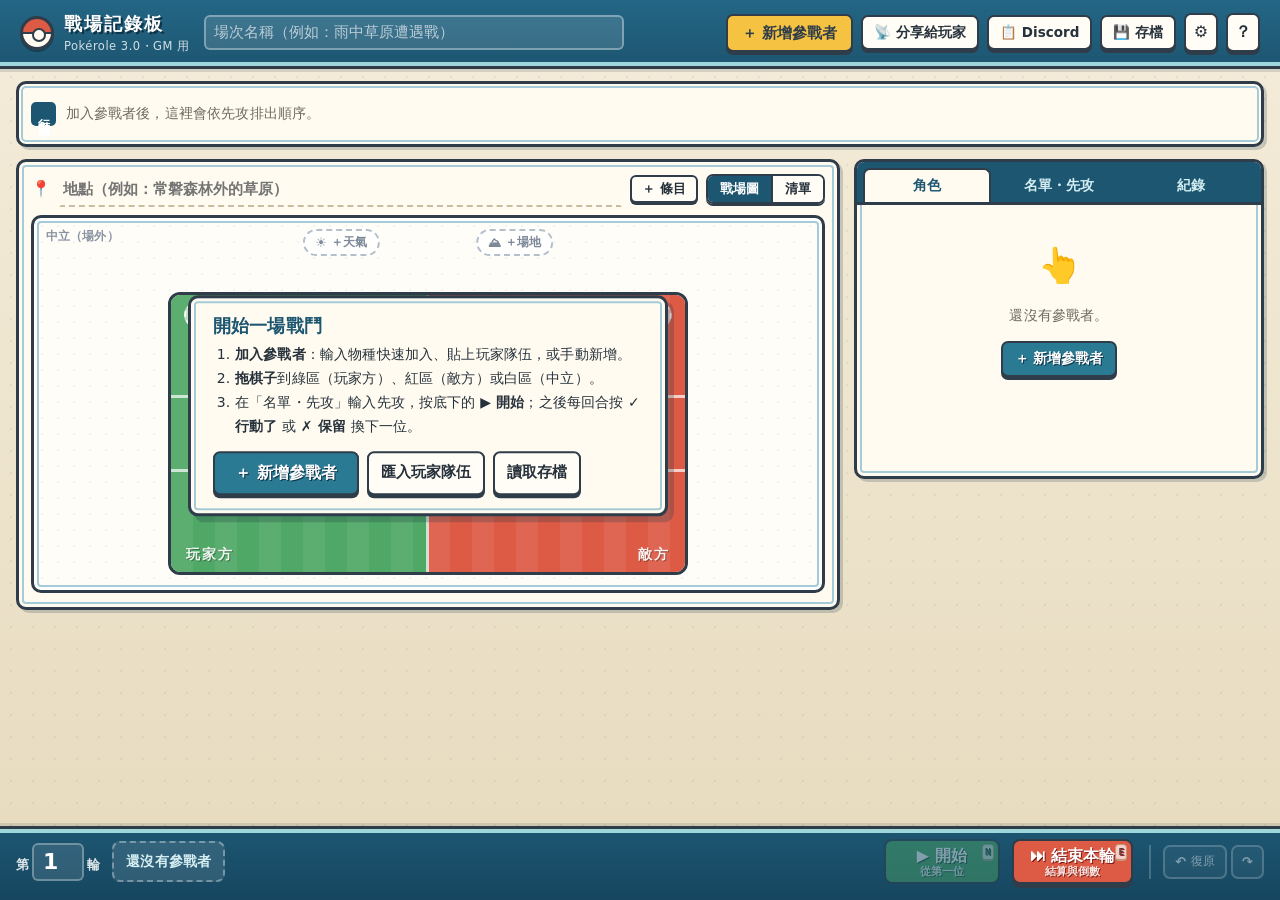
==== commit ebed1a4f: "Hoenn redesign: order strip, drawer, turn dock, stackable slots, HP slider - Hoenn palette (sand, se" ====
--- a/index.html
+++ b/index.html
@@ -4,22 +4,22 @@
 <meta charset="utf-8">
 <meta name="viewport" content="width=device-width, initial-scale=1">
 <title>Pokerole 戰場記錄板</title>
-<meta name="theme-color" content="#213b66">
-<link rel="stylesheet" href="css/base.css?v=gen3b">
-<link rel="stylesheet" href="css/tracker.css?v=gen3b">
-<link rel="stylesheet" href="css/board.css?v=gen3b">
-<link rel="stylesheet" href="css/theme-gen3.css?v=gen3b">
+<meta name="theme-color" content="#1d5671">
+<link rel="stylesheet" href="css/base.css?v=hoenn2">
+<link rel="stylesheet" href="css/tracker.css?v=hoenn2">
+<link rel="stylesheet" href="css/board.css?v=hoenn2">
+<link rel="stylesheet" href="css/theme-hoenn.css?v=hoenn2">
 </head>
 <body>
 <div id="app"><p class="loading">載入中…</p></div>
 <div id="toast" hidden></div>
 <!-- 全部用一般 script，所以直接用檔案開啟（file://）也能用 -->
-<script src="js/pkcore.js?v=gen3b"></script>
-<script src="data/db.js?v=gen3b"></script>
-<script src="js/format.js?v=gen3b"></script>
-<script src="js/rules.js?v=gen3b"></script>
-<script src="js/share.js?v=gen3b"></script>
-<script src="js/board.js?v=gen3b"></script>
-<script src="js/app.js?v=gen3b"></script>
+<script src="js/pkcore.js?v=hoenn2"></script>
+<script src="data/db.js?v=hoenn2"></script>
+<script src="js/format.js?v=hoenn2"></script>
+<script src="js/rules.js?v=hoenn2"></script>
+<script src="js/share.js?v=hoenn2"></script>
+<script src="js/board.js?v=hoenn2"></script>
+<script src="js/app.js?v=hoenn2"></script>
 </body>
 </html>
--- a/css/tracker.css
+++ b/css/tracker.css
@@ -1,118 +1,389 @@
-/* 戰場記錄板：在 base.css（與對戰網頁相同的第四世代風格）上加的版面 */
-#app { max-width: 1400px; }
-.panel.head { padding-bottom: 8px; }
-.panel.head .hero { margin: -2px 0 10px; box-shadow: none; border-width: 2px; padding: 8px 16px; }
-.toolbar { display: flex; flex-wrap: wrap; gap: 8px; align-items: center; }
-.toolbar .ttl { flex: 1 1 240px; min-width: 200px; font-weight: 700; }
-.row.add { margin-top: 6px; }
-.mini { padding: 0 7px; font-size: 13px; line-height: 1.6; border-radius: 7px; box-shadow: 0 1px 0 rgba(33,59,102,.3); }
-.mini.x { color: var(--accent); }
-.mini.add { font-weight: 500; }
-button.big { font-size: 17px; padding: 10px 22px; }
-.danger2 { color: var(--accent); border-color: var(--accent); }
-
-/* 戰場 */
-.effs { display: flex; flex-wrap: wrap; gap: 6px; align-items: center; margin: 6px 0; }
-.effs .lab { font-size: 13px; color: var(--muted); margin-right: 4px; }
-.chip { display: inline-flex; align-items: center; gap: 4px; padding: 1px 9px; border-radius: 99px; font-size: 13px; background: var(--panel2); border: 2px solid var(--line); white-space: nowrap; }
-.chip.eff { border-color: var(--primary); }
-.chip.eff b { cursor: pointer; }
-.chip.eff small { color: var(--muted); }
-.chip.expired { border-color: var(--accent); background: #fbe3e1; color: #8f1f1a; }
-.chip.mod.up { border-color: var(--good); } .chip.mod.dn { border-color: var(--accent); }
-.chip[class*="st-"] { border-color: var(--warn); background: #fff4dd; color: #6b4300; }
-
-/* 控制列 */
-.ctl .ctlrow { display: flex; flex-wrap: wrap; gap: 12px; align-items: center; }
-.ctl .round { font-size: 22px; font-weight: 800; } .ctl .round input { width: 64px; font-size: 20px; font-weight: 800; text-align: center; }
-.ctl .cur { font-size: 16px; } .ctl.held { border-color: var(--accent); }
-.hint { color: var(--accent); }
+/* 戰場記錄板的版面。新的 class 都用 tk- 開頭，避免和 base.css（從對戰網頁複製）撞名。
+   版面：上方工具列 → 行動順序條 → 戰場圖＋右邊抽屜 → 底部固定回合列 */
+#app { max-width: none; padding: 0 0 calc(var(--dock-h) + 28px); }
 .grow { flex: 1; }
-
-/* 先攻順序 */
-.ohead, .orow { display: grid; grid-template-columns: 30px 98px minmax(200px, 1.25fr) 200px minmax(130px, 1fr) 150px 132px; gap: 10px; align-items: center; }
-.ohead { padding: 0 8px 4px 11px; font-size: 12.5px; color: var(--muted); border-bottom: 2px solid var(--line); margin-bottom: 6px; }
-.orow { padding: 8px 8px 8px 8px; border: 2px solid var(--line); border-left-width: 8px; border-radius: 12px; background: var(--panel2); }
-.owrap { margin-bottom: 8px; }
-.orow.cur { border-color: var(--gold); background: linear-gradient(var(--panel2), var(--gold2)); box-shadow: 0 0 0 2px #b87d00; }
-.orow.down { opacity: .55; } .orow.down .nm { text-decoration: line-through; }
-.orow.hid { border-style: dashed; }
-.reorder { display: flex; flex-direction: column; gap: 2px; }
-.init { display: flex; flex-direction: column; gap: 3px; font-size: 12px; }
-.init label { display: flex; align-items: center; justify-content: space-between; gap: 4px; }
-.init input { width: 52px; padding: 1px 4px; }
-.who { display: flex; align-items: center; gap: 6px; min-width: 0; }
-.who .ptr { padding: 0 6px; font-size: 16px; border-radius: 8px; } .who .ptr.on { background: var(--gold); border-color: #b87d00; }
-.sprite { width: 56px; height: 56px; image-rendering: pixelated; flex: none; } .sprite.ph { display: flex; align-items: center; justify-content: center; font-size: 30px; }
-.wn { display: flex; flex-direction: column; min-width: 0; line-height: 1.35; }
-.wn .nm { font-size: 16px; cursor: pointer; overflow: hidden; text-overflow: ellipsis; white-space: nowrap; }
-.wn small { color: var(--muted); } .sdot { display: inline-block; width: 9px; height: 9px; border-radius: 50%; margin-right: 4px; }
-.tys { display: flex; flex-wrap: wrap; } .tys .type { font-size: 11px; padding: 0 6px; }
-.hpc { display: flex; flex-direction: column; gap: 3px; }
-.bar { height: 10px; border-radius: 99px; background: rgba(0,0,0,.18); overflow: hidden; border: 1px solid rgba(0,0,0,.3); }
-.bar i { display: block; height: 100%; transition: width .2s; }
-.hpn { display: flex; align-items: center; gap: 4px; font-size: 13px; } .hpn.will { color: var(--muted); }
-.hpi { width: 48px; text-align: center; padding: 1px 2px; font-weight: 700; }
-.dead { color: var(--accent); font-weight: 800; }
-.stc { display: flex; flex-wrap: wrap; gap: 4px; }
-.acts { display: flex; flex-direction: column; gap: 3px; }
-.aboxes { display: flex; gap: 4px; align-items: center; }
-.abox { width: 24px; height: 24px; padding: 0; font-size: 12px; border-radius: 6px; box-shadow: none; }
-.abox.on { background: var(--primary2); color: #fff; border-color: #1c4690; }
-.tm { display: flex; gap: 6px; align-items: center; flex-wrap: wrap; }
-.mark { width: 34px; height: 34px; padding: 0; font-size: 18px; border-radius: 9px; }
-.mark.ok.on { background: var(--good); color: #fff; border-color: #1c6b3c; } .mark.no.on { background: var(--accent); color: #fff; border-color: #8f1f1a; }
-.empty { padding: 20px 6px; text-align: center; }
-
-/* 展開的詳細資料 */
-.det { margin: -4px 4px 4px 14px; padding: 10px 12px; border: 2px solid var(--line); border-top: 0; border-radius: 0 0 12px 12px; background: var(--panel); }
-.dcols { display: grid; grid-template-columns: repeat(auto-fit, minmax(280px, 1fr)); gap: 14px; margin-bottom: 8px; }
-.dblock h4 { margin: 0 0 6px; font-size: 14px; color: var(--primary2); }
-.strow { display: flex; flex-wrap: wrap; gap: 6px; align-items: center; margin-bottom: 4px; font-size: 13px; }
-.strow input[type=number] { width: 46px; } .strow .sn { width: 110px; }
-.modgrid { display: grid; grid-template-columns: repeat(2, minmax(0, 1fr)); gap: 4px 12px; }
-.mg { display: flex; align-items: center; gap: 4px; font-size: 13px; } .mg > span { width: 34px; } .mg b { min-width: 24px; text-align: center; } .mg b.up { color: var(--good); } .mg b.dn { color: var(--accent); }
-.blk { display: block; font-size: 13px; margin: 8px 0 4px; } .blk textarea { width: 100%; }
-.mvblock { margin-top: 6px; border-top: 2px dashed var(--line); padding-top: 8px; }
-.mvrow { border: 2px solid var(--line); border-radius: 10px; padding: 5px 10px; margin-bottom: 6px; background: var(--panel2); }
-.mvrow.used { opacity: .5; }
-.m1 { display: flex; flex-wrap: wrap; gap: 6px; align-items: center; } .m1 .mname { font-weight: 800; font-size: 15px; } .m1 .cat { font-size: 13px; color: var(--muted); }
-.m2 { font-size: 13.5px; margin-top: 2px; display: flex; flex-wrap: wrap; gap: 6px; align-items: center; }
-.m2 .lb { display: inline-block; min-width: 34px; color: var(--muted); font-weight: 700; }
-.m2 .rr { font-weight: 700; color: var(--primary2); }
-.tag2 { font-size: 12px; padding: 0 7px; border-radius: 99px; border: 1px solid var(--line); background: var(--panel); } .tag2.react { border-color: var(--warn); color: var(--warn); font-weight: 700; }
-.mu { font-weight: 700; padding: 0 6px; border-radius: 6px; } .mu.up { color: var(--good); } .mu.dn { color: var(--accent); } .mu.imm { background: var(--accent); color: #fff; }
-.eff-t summary { cursor: pointer; font-size: 12.5px; color: var(--muted); } .eff-t p { margin: 3px 0 0; font-size: 13px; }
-.usedlab { font-size: 12.5px; display: inline-flex; gap: 3px; align-items: center; }
-.acts2 { gap: 8px; margin-top: 4px; }
-
-/* 後備、紀錄 */
-.brow { display: flex; gap: 10px; align-items: center; padding: 4px 0; border-top: 1px dashed var(--line); } .brow:first-of-type { border-top: 0; } .brow .sprite { width: 40px; height: 40px; }
-.ptitle.clickable { cursor: pointer; }
-.logbox { max-height: 320px; overflow: auto; margin-top: 8px; font-size: 13.5px; } .le { padding: 2px 0; border-top: 1px dashed var(--line); }
-
-/* 模態視窗內 */
+.tk-note { font-size: 12.5px; color: var(--muted); margin: 6px 0; line-height: 1.55; }
+.tk-mini { padding: 2px 10px; font-size: 13px; border-radius: 6px; box-shadow: 0 2px 0 var(--frame); }
+.tk-link { padding: 0 4px; border: 0; background: none; box-shadow: none; color: var(--sea2); font-size: 12.5px; font-weight: 700; text-decoration: underline; text-underline-offset: 2px; }
+.tk-link:hover:not(:disabled) { background: none; color: var(--sea); }
+.tk-step { width: 24px; height: 24px; padding: 0; font-size: 14px; line-height: 1; border-radius: 6px; box-shadow: 0 2px 0 var(--frame); flex: none; }
+.tk-x { width: 24px; height: 24px; padding: 0; font-size: 15px; line-height: 1; border-radius: 50%; box-shadow: none; border-color: #c9bda0; color: #b8392a; background: transparent; flex: none; }
+.tk-x:hover:not(:disabled) { background: #fbe0da; border-color: #b8392a; }
+.tk-tag { display: inline-flex; align-items: center; padding: 0 8px; border-radius: 5px; font-size: 12px; font-weight: 700; background: var(--panel2); border: 1.5px solid var(--line); color: var(--muted); white-space: nowrap; }
+.tk-tag.warn { background: #fff1d4; border-color: #e0b260; color: #7a4a00; } .tk-tag.bad { background: var(--accent); border-color: var(--frame); color: #fff; }
+.tk-block { display: block; padding: 3px 8px; margin: 4px 0; white-space: normal; }
+.tk-chk { display: inline-flex; align-items: center; gap: 4px; font-size: 13px; margin: 4px 12px 4px 0; }
+kbd { display: inline-block; min-width: 1.6em; padding: 0 4px; font: 700 11px/1.5 ui-monospace, Consolas, monospace; text-align: center; color: var(--ink); background: #fff; border: 1.5px solid #b9ae8e; border-bottom-width: 3px; border-radius: 4px; }
+
+/* 精靈圖 */
+.tk-spr { image-rendering: pixelated; flex: none; object-fit: contain; }
+.tk-spr.xs { width: 32px; height: 32px; } .tk-spr.sm { width: 40px; height: 40px; } .tk-spr.lg { width: 76px; height: 76px; }
+.tk-spr.ph { display: inline-flex; align-items: center; justify-content: center; font-size: 22px; } .tk-spr.lg.ph { font-size: 44px; } .tk-spr.xs.ph { font-size: 18px; }
+.tk-sd { display: inline-flex; align-items: center; justify-content: center; width: 17px; height: 17px; border-radius: 50%; font: normal 800 10.5px/1 sans-serif; border: 1.5px solid rgba(0,0,0,.35); flex: none; }
+
+/* ───── 上方工具列（深海藍）───── */
+.tk-top { display: flex; align-items: center; gap: 14px; flex-wrap: wrap; padding: 10px 20px; margin-bottom: 12px; color: #fff;
+  background: linear-gradient(180deg, #236685 0%, var(--sea) 100%); border-bottom: 3px solid var(--frame); box-shadow: inset 0 -4px 0 var(--foam), 0 3px 0 rgba(29,52,70,.15); }
+.tk-brand { display: flex; align-items: center; gap: 10px; flex: none; }
+.tk-brand b { display: block; font-size: 18px; letter-spacing: 2px; text-shadow: 2px 2px 0 #0d3346; }
+.tk-brand small { display: block; font-size: 11.5px; opacity: .8; letter-spacing: .5px; }
+.tk-logo { width: 34px; height: 34px; border-radius: 50%; border: 3px solid var(--frame); flex: none; position: relative;
+  background: linear-gradient(180deg, var(--accent) 0 46%, var(--frame) 46% 54%, #fffbf0 54%); box-shadow: 0 2px 0 rgba(0,0,0,.3); }
+.tk-logo::after { content: ''; position: absolute; left: 50%; top: 50%; width: 10px; height: 10px; margin: -5px 0 0 -5px; border-radius: 50%; background: #fffbf0; border: 2.5px solid var(--frame); }
+.tk-title { flex: 1 1 220px; min-width: 160px; max-width: 420px; font-size: 15px; font-weight: 700; color: #fff; background: rgba(255,255,255,.12); border: 2px solid rgba(255,255,255,.35); }
+.tk-title::placeholder { color: rgba(255,255,255,.65); font-weight: 500; }
+.tk-title:focus { background: #fff; color: var(--ink); border-color: var(--foam); box-shadow: none; }
+.tk-tools { display: flex; gap: 8px; flex-wrap: wrap; align-items: center; margin-left: auto; }
+.tk-tools button { font-size: 13.5px; padding: 5px 11px; }
+.tk-tools .tk-add { color: var(--frame); background: var(--sun); font-size: 14.5px; padding: 6px 14px; }
+.tk-tools .tk-add:hover:not(:disabled) { background: #ffd666; }
+.tk-tools #sharebtn.live { background: #e3f6ec; } .tk-live { color: var(--good); }
+.tk-tools .tk-icon { width: 34px; padding: 5px 0; font-size: 16px; }
+
+/* ───── 行動順序條 ───── */
+.tk-order { display: flex; align-items: center; gap: 10px; max-width: 1680px; margin: 0 auto 12px; padding: 8px 12px; min-height: 66px;
+  background: var(--panel); border: 3px solid var(--frame); border-radius: 10px; box-shadow: inset 0 0 0 2px var(--panel), inset 0 0 0 4px var(--frame2), var(--shadow); }
+@media (min-width: 1712px) { .tk-order { margin-left: auto; margin-right: auto; } }
+.tk-olab { flex: none; writing-mode: vertical-rl; font-size: 12px; font-weight: 800; letter-spacing: 3px; color: #fff; background: var(--sea); padding: 6px 3px; border-radius: 5px; }
+.tk-ohint { color: var(--muted); font-size: 13.5px; }
+.tk-chips { flex: 1; display: flex; gap: 8px; overflow-x: auto; padding: 6px 4px 8px; scrollbar-width: thin; }
+.tk-chip { position: relative; flex: none; display: flex; align-items: center; gap: 6px; min-width: 132px; max-width: 190px; padding: 3px 10px 3px 3px; cursor: pointer; user-select: none;
+  background: #fff; border: 2px solid var(--frame); border-top: 6px solid var(--side, #8f9aab); border-radius: 8px; box-shadow: 0 3px 0 rgba(29,52,70,.25); transition: transform .12s; }
+.tk-chip:hover { transform: translateY(-2px); }
+.tk-chip.cur { background: var(--gold2); box-shadow: 0 0 0 3px var(--sun), 0 3px 0 rgba(29,52,70,.25); }
+.tk-chip.sel::after { content: ''; position: absolute; inset: -7px; border: 2.5px dashed var(--sea2); border-radius: 11px; pointer-events: none; }
+.tk-chip.down { opacity: .5; filter: grayscale(.8); } .tk-chip.down .tk-cn b { text-decoration: line-through; }
+.tk-chip.hid { border-style: dashed; }
+.tk-chip.dragging { opacity: .4; }
+.tk-chip.dropbefore { box-shadow: -5px 0 0 var(--sea2); } .tk-chip.dropafter { box-shadow: 5px 0 0 var(--sea2); }
+.tk-curmark { position: absolute; left: -6px; top: -14px; font-size: 13px; color: var(--frame); background: var(--sun); border: 2px solid var(--frame); border-radius: 5px; padding: 0 4px; line-height: 1.2; }
+.tk-cn { display: flex; flex-direction: column; gap: 2px; min-width: 0; flex: 1; }
+.tk-cn b { font-size: 13px; line-height: 1.2; overflow: hidden; text-overflow: ellipsis; white-space: nowrap; }
+.tk-cbar { display: block; height: 7px; border-radius: 3px; background: #566068; border: 1.5px solid var(--frame); overflow: hidden; }
+.tk-cbar i { display: block; height: 100%; transition: width .3s; }
+.tk-cdots { display: inline-flex; gap: 3px; } .tk-cdots i { width: 7px; height: 7px; border-radius: 50%; background: #e3dbc6; border: 1px solid #b9ae8e; }
+.tk-cdots i.on { background: var(--sea2); border-color: var(--sea); }
+.tk-cst { display: flex; flex-direction: column; gap: 1px; } .tk-cst .tk-sd { width: 15px; height: 15px; font-size: 9.5px; }
+
+/* ───── 中間：戰場圖＋抽屜 ───── */
+.tk-main { display: grid; grid-template-columns: minmax(0, 1fr) 410px; gap: 14px; align-items: start; max-width: 1680px; margin: 0 auto; padding: 0 16px; }
+.tk-order { margin-left: 16px; margin-right: 16px; }
+@media (min-width: 1712px) { .tk-order { margin-left: auto; margin-right: auto; } }
+.tk-stage { padding: 10px 12px; margin: 0; min-width: 0; overflow: visible; }
+.tk-shead { display: flex; align-items: center; gap: 8px; margin-bottom: 8px; flex-wrap: wrap; }
+.tk-pin { font-size: 16px; }
+.tk-loc { flex: 1 1 200px; font-weight: 600; background: transparent; border-color: transparent; border-bottom: 2px dashed #c9bda0; border-radius: 0; padding-left: 2px; }
+.tk-loc:hover { border-bottom-color: var(--sea2); } .tk-loc:focus { background: #fff; border: 2px solid var(--sea2); border-radius: 6px; }
+.tk-seg { display: inline-flex; border: 2px solid var(--frame); border-radius: 7px; overflow: hidden; box-shadow: 0 2px 0 var(--frame); }
+.tk-seg button { border: 0; border-radius: 0; box-shadow: none; padding: 3px 12px; font-size: 13px; background: #fffdf5; }
+.tk-seg button + button { border-left: 2px solid var(--frame); }
+.tk-seg button.on { background: var(--sea); color: #fff; }
+.tk-seg button:active:not(:disabled) { transform: none; }
+.tk-boardbox { position: relative; }
+.tk-hint { margin: 8px 2px 0; font-size: 12.5px; color: var(--muted); line-height: 1.6; } .tk-hint b { color: var(--ink); }
+
+/* 空的時候：在戰場圖上蓋一張「開始」卡 */
+.tk-empty { position: absolute; left: 50%; top: 50%; transform: translate(-50%, -50%); z-index: 30; width: min(480px, 92%); padding: 16px 22px 18px;
+  background: var(--panel); border: 3px solid var(--frame); border-radius: 10px; box-shadow: inset 0 0 0 3px var(--panel), inset 0 0 0 5px var(--frame2), 6px 6px 0 rgba(29,52,70,.25); }
+.tk-empty h3 { margin: 0 0 6px; font-size: 18px; color: var(--sea); }
+.tk-empty ol { margin: 0 0 12px; padding-left: 22px; font-size: 14px; line-height: 1.7; }
+.tk-erow { display: flex; flex-wrap: wrap; gap: 8px; }
+
+/* 清單模式 */
+.tk-roster { display: grid; gap: 12px; }
+.tk-rgroup { border: 2px solid var(--frame); border-left: 8px solid var(--side); border-radius: 8px; padding: 8px 10px; background: #fff; }
+.tk-rgroup h4 { display: flex; flex-wrap: wrap; align-items: center; gap: 6px 10px; margin: 0 0 8px; font-size: 15px; }
+.tk-rgroup h4 > small { color: var(--muted); font-weight: 500; }
+.tk-rcards { display: grid; grid-template-columns: repeat(auto-fill, minmax(250px, 1fr)); gap: 8px; }
+.tk-lcard { position: relative; display: flex; align-items: center; gap: 8px; padding: 6px 8px; background: var(--panel); border: 2px solid var(--line); border-radius: 8px; cursor: pointer; }
+.tk-lcard:hover { border-color: var(--sea2); }
+.tk-lcard.cur { background: var(--gold2); border-color: var(--frame); box-shadow: 0 0 0 3px var(--sun); }
+.tk-lcard.sel { outline: 2.5px dashed var(--sea2); outline-offset: 2px; }
+.tk-lcard.down { opacity: .55; } .tk-lcard.down b { text-decoration: line-through; }
+.tk-lc { flex: 1; min-width: 0; display: flex; flex-direction: column; gap: 3px; }
+.tk-lc > b { font-size: 14px; overflow: hidden; text-overflow: ellipsis; white-space: nowrap; }
+.tk-lbar { display: flex; align-items: center; gap: 6px; } .tk-lbar .tk-cbar { flex: 1; height: 9px; } .tk-lbar small { font-weight: 700; font-size: 12px; white-space: nowrap; }
+.tk-lmeta { display: flex; align-items: center; gap: 4px; flex-wrap: wrap; }
+.tk-moveto { width: 84px; font-size: 12.5px; padding: 2px 4px; }
+
+/* ───── 右邊抽屜 ───── */
+.tk-drawer { position: sticky; top: 12px; display: flex; flex-direction: column; max-height: calc(100vh - var(--dock-h) - 28px); min-height: 320px;
+  background: var(--panel); border: 3px solid var(--frame); border-radius: 10px; box-shadow: inset 0 0 0 3px var(--panel), inset 0 0 0 5px var(--frame2), var(--shadow); overflow: hidden; }
+.tk-dtabs { display: flex; align-items: stretch; background: var(--sea); border-bottom: 3px solid var(--frame); padding: 6px 6px 0; gap: 4px; flex: none; }
+.tk-dtabs button { flex: 1; border: 2px solid transparent; border-bottom: 0; border-radius: 7px 7px 0 0; box-shadow: none; background: transparent; color: #d4eef2; font-size: 13.5px; padding: 5px 6px 6px; }
+.tk-dtabs button:hover:not(:disabled) { background: rgba(255,255,255,.12); color: #fff; }
+.tk-dtabs button.on { background: var(--panel); color: var(--sea); border-color: var(--frame); }
+.tk-dtabs button small { margin-left: 4px; font-size: 11px; opacity: .7; }
+.tk-dtabs button:active:not(:disabled) { transform: none; }
+.tk-dtabs .tk-dclose { display: none; flex: none; width: 36px; color: #fff; font-size: 20px; }
+.tk-dbody { overflow: auto; padding: 4px 14px 16px; scrollbar-width: thin; overscroll-behavior: contain; }
+.tk-nosel { text-align: center; padding: 30px 12px; color: var(--muted); font-size: 14px; }
+.tk-nosel-ic { font-size: 34px; margin-bottom: 6px; }
+
+/* 角色頭 */
+.tk-chead { position: relative; display: flex; gap: 10px; align-items: center; margin: 10px -4px 4px; padding: 8px 10px; background: #fff; border: 2px solid var(--frame); border-left: 8px solid var(--side); border-radius: 8px; }
+.tk-cimg { flex: none; width: 76px; height: 76px; border-radius: 50%; background: radial-gradient(circle at 50% 60%, #eaf6f8 0 55%, #d1e9ee 56%); display: flex; align-items: center; justify-content: center; }
+.tk-cmeta { flex: 1; min-width: 0; display: flex; flex-direction: column; gap: 4px; }
+.tk-cmeta h2 { margin: 0; font-size: 19px; line-height: 1.25; display: flex; align-items: center; gap: 6px; flex-wrap: wrap; }
+.tk-csub { display: flex; align-items: center; gap: 4px 6px; flex-wrap: wrap; font-size: 12.5px; }
+.tk-csub .type { font-size: 11px; padding: 0 7px; margin: 0; }
+.tk-owner { color: var(--muted); }
+.tk-sidesel { font-size: 12.5px; font-weight: 700; padding: 1px 4px; }
+.tk-now { font-size: 12px; font-weight: 800; color: var(--frame); background: var(--sun); border: 2px solid var(--frame); border-radius: 5px; padding: 0 6px; }
+.tk-edit { position: absolute; right: 8px; top: 8px; }
+
+/* 區塊 */
+.tk-sec { padding: 10px 0; border-bottom: 2px dashed #e0d5b8; }
+.tk-sec:last-child { border-bottom: 0; }
+.tk-sec h3, .tk-h3 { display: flex; align-items: center; gap: 8px; margin: 0 0 8px; font-size: 14px; color: var(--sea); }
+.tk-sec h3 small, .tk-h3 small { font-weight: 500; font-size: 11.5px; color: var(--muted); }
+.tk-sec h3 .tk-link { margin-left: auto; }
+.tk-h3 { margin-top: 16px; padding-top: 10px; border-top: 2px dashed #e0d5b8; }
+.tk-lab { font-size: 12px; font-weight: 800; color: var(--muted); letter-spacing: 1px; }
+
+/* HP */
+.tk-hprow { display: flex; align-items: center; gap: 8px; flex-wrap: wrap; margin-bottom: 6px; }
+.tk-hpnum { font-size: 26px; line-height: 1; font-variant-numeric: tabular-nums; } .tk-hpnum small { font-size: 15px; color: var(--muted); }
+.tk-will { display: inline-flex; align-items: center; gap: 4px; font-size: 14px; } .tk-will b { min-width: 1.2em; text-align: center; } .tk-will small { color: var(--muted); }
+.tk-bar { height: 12px; border-radius: 4px; background: #566068; border: 2px solid var(--frame); overflow: hidden; }
+.tk-bar.lg { height: 16px; }
+.tk-bar i { display: block; height: 100%; transition: width .35s; box-shadow: inset 0 -3px 0 rgba(0,0,0,.16), inset 0 2px 0 rgba(255,255,255,.35); }
+/* HP 滑塊：看起來就是一條 HP 條，拖動把手調整 */
+.tk-hpctl { display: flex; gap: 8px; align-items: center; margin-top: 4px; }
+.tk-hps { -webkit-appearance: none; appearance: none; flex: 1; min-width: 0; height: 20px; margin: 4px 0; padding: 0; cursor: pointer; border: 2px solid var(--frame); border-radius: 5px;
+  background: linear-gradient(90deg, var(--c, var(--hp-hi)) 0 var(--p, 100%), #566068 var(--p, 100%)); box-shadow: inset 0 -4px 0 rgba(0,0,0,.16), inset 0 3px 0 rgba(255,255,255,.3); }
+.tk-hps:focus { outline: none; box-shadow: 0 0 0 3px var(--sun), inset 0 -4px 0 rgba(0,0,0,.16); }
+.tk-hps::-webkit-slider-thumb { -webkit-appearance: none; appearance: none; width: 14px; height: 28px; border-radius: 4px; background: #fffbf0; border: 2px solid var(--frame); box-shadow: 0 2px 0 var(--frame); cursor: grab; }
+.tk-hps::-moz-range-thumb { width: 12px; height: 26px; border-radius: 4px; background: #fffbf0; border: 2px solid var(--frame); box-shadow: 0 2px 0 var(--frame); cursor: grab; }
+.tk-hps::-moz-range-track { background: transparent; }
+.tk-hpin { flex: none; width: 78px; text-align: center; font-weight: 700; }
+
+/* 行動 */
+.tk-actsec { display: flex; align-items: center; gap: 10px; flex-wrap: wrap; }
+.tk-abox { display: inline-flex; gap: 4px; align-items: center; }
+.tk-ad { width: 28px; height: 28px; padding: 0; border-radius: 50%; font-size: 12px; box-shadow: 0 2px 0 var(--frame); color: var(--muted); }
+.tk-ad.on { background: var(--sea2); color: #fff; }
+.tk-need { color: var(--muted); font-size: 12.5px; } .tk-need b { color: var(--ink); font-size: 14px; }
+
+/* 狀態 */
+.tk-stgrid { display: grid; grid-template-columns: repeat(4, minmax(0, 1fr)); gap: 5px; }
+.tk-st { padding: 4px 2px; font-size: 13px; border-radius: 6px; box-shadow: 0 2px 0 rgba(29,52,70,.35); border-color: #b9ae8e; color: var(--muted); font-weight: 700; }
+.tk-st.on { background: var(--c); color: var(--ci); border-color: var(--frame); box-shadow: 0 2px 0 var(--frame); }
+.tk-st.on:hover:not(:disabled) { background: var(--c); filter: brightness(1.08); }
+.tk-st.add { border-style: dashed; }
+.tk-strows { margin-top: 8px; display: flex; flex-direction: column; gap: 4px; }
+.tk-strow { display: flex; align-items: center; gap: 6px; flex-wrap: wrap; padding: 3px 6px; background: var(--panel2); border-radius: 6px; font-size: 13px; }
+.tk-strow label { display: inline-flex; align-items: center; gap: 3px; color: var(--muted); }
+.tk-strow input[type=number] { width: 46px; padding: 1px 3px; text-align: center; }
+
+/* 能力升降 */
+.tk-mods { display: grid; grid-template-columns: repeat(2, minmax(0, 1fr)); gap: 4px 12px; }
+.tk-mod { display: flex; align-items: center; gap: 5px; font-size: 13px; padding: 2px 4px; border-radius: 6px; }
+.tk-mod .tk-mk { width: 2.4em; font-weight: 700; }
+.tk-mod b { min-width: 24px; text-align: center; font-variant-numeric: tabular-nums; }
+.tk-mod small { color: var(--muted); margin-left: auto; }
+.tk-mod.up { background: #e2f4e6; } .tk-mod.up b { color: var(--good); }
+.tk-mod.dn { background: #fbe4df; } .tk-mod.dn b { color: #b8392a; }
+
+/* 招式 */
+.tk-tgtrow { display: flex; align-items: center; gap: 6px; font-size: 13px; font-weight: 700; margin-bottom: 6px; } .tk-tgt { flex: 1; min-width: 0; font-size: 13px; }
+.tk-mvs { display: flex; flex-direction: column; gap: 4px; }
+.tk-mv { display: grid; grid-template-columns: 26px minmax(0, 1fr) 62px 86px; gap: 6px; align-items: center; padding: 3px 4px; background: #fff; border: 2px solid var(--line); border-radius: 7px; }
+.tk-mv.open { border-color: var(--sea2); border-bottom-left-radius: 0; border-bottom-right-radius: 0; }
+.tk-mv.used { background: var(--panel2); } .tk-mv.used .tk-mvname, .tk-mv.used .tk-pool { opacity: .45; }
+.tk-mv.used .tk-mvname b { text-decoration: line-through; }
+.tk-mvuse { display: flex; justify-content: center; } .tk-mvuse input { width: 17px; height: 17px; }
+.tk-mvname { display: flex; align-items: center; gap: 5px; min-width: 0; padding: 2px 4px; border: 0; box-shadow: none; background: none; text-align: left; font-size: 14px; }
+.tk-mvname:hover:not(:disabled) { background: var(--panel2); }
+.tk-mvname:active:not(:disabled) { transform: none; }
+.tk-mvname b { overflow: hidden; text-overflow: ellipsis; white-space: nowrap; }
+.tk-tdot { flex: none; width: 10px; height: 10px; border-radius: 50%; border: 1.5px solid rgba(0,0,0,.35); }
+.tk-react { flex: none; font-style: normal; font-size: 10.5px; padding: 0 4px; border-radius: 4px; background: #fff1d4; color: #7a4a00; border: 1px solid #e0b260; }
+.tk-chev { margin-left: auto; color: var(--muted); font-size: 11px; }
+.tk-pool { display: inline-flex; align-items: baseline; justify-content: center; gap: 3px; padding: 2px 4px; font-size: 13px; border-radius: 6px; box-shadow: 0 2px 0 var(--frame); white-space: nowrap; }
+.tk-pool small { font-size: 10.5px; color: var(--muted); font-weight: 600; } .tk-pool b { font-size: 15px; font-variant-numeric: tabular-nums; }
+.tk-pool.na { border: 2px dashed #c9bda0; box-shadow: none; color: var(--muted); background: transparent; } .tk-pool.none { visibility: hidden; }
+.tk-mu { font-style: normal; font-size: 10.5px; font-weight: 800; padding: 0 3px; border-radius: 4px; margin-left: 1px; }
+.tk-mu.up { color: #fff; background: var(--good); } .tk-mu.dn { color: #fff; background: #8a6a5a; } .tk-mu.imm { color: #fff; background: var(--frame); }
+.tk-mvres { display: flex; gap: 12px; flex-wrap: wrap; font-size: 12.5px; font-weight: 700; color: var(--sea); padding: 0 6px 2px 36px; margin-top: -2px; }
+.tk-mvres small { color: var(--muted); font-weight: 500; }
+.tk-mvd { margin: -6px 0 2px; padding: 8px 10px; font-size: 13px; background: #f3fafb; border: 2px solid var(--sea2); border-top: 0; border-radius: 0 0 7px 7px; display: flex; flex-direction: column; gap: 4px; }
+.tk-mvd p { margin: 2px 0; line-height: 1.6; } .tk-mvd small { color: var(--muted); }
+.tk-mvmeta { display: flex; align-items: center; gap: 5px; flex-wrap: wrap; } .tk-mvmeta .type { font-size: 11px; margin: 0; }
+.tk-lb { display: inline-block; min-width: 2.6em; font-weight: 700; color: var(--muted); }
+.tag2 { font-size: 11.5px; padding: 0 6px; border-radius: 4px; border: 1px solid var(--line); background: var(--panel); } .tag2.react { border-color: #e0b260; color: #7a4a00; }
+
+/* 條目 */
+.tk-effs { display: flex; flex-wrap: wrap; gap: 6px; }
+.tk-echip { display: inline-flex; align-items: center; gap: 4px; padding: 1px 4px 1px 2px; font-size: 12.5px; background: #fff7d6; border: 2px solid var(--frame); border-radius: 6px; }
+.tk-echip.expired { background: #fbe0da; border-color: #b8392a; } .tk-echip.secret { border-style: dashed; }
+.tk-echip small { color: var(--muted); }
+.tk-en { padding: 0 4px; border: 0; box-shadow: none; background: none; font-size: 13px; }
+.tk-echip .tk-step { width: 20px; height: 20px; font-size: 12px; }
+.tk-echip .tk-x { width: 20px; height: 20px; font-size: 13px; }
+
+/* 資料、備註、更多 */
+.tk-det summary { cursor: pointer; font-size: 13.5px; font-weight: 700; color: var(--sea); padding: 2px 0; }
+.tk-detb, .tk-det > div { padding: 6px 2px 2px; font-size: 13.5px; display: flex; flex-direction: column; gap: 4px; }
+.tk-gmnote { display: flex; flex-direction: column; gap: 3px; margin-top: 10px; font-size: 12.5px; color: var(--muted); font-weight: 700; }
+.tk-gmnote textarea { width: 100%; resize: vertical; font-weight: 400; background: #fffdf5; }
+.tk-more { display: flex !important; flex-direction: row !important; flex-wrap: wrap; gap: 6px !important; }
+.tk-more button { font-size: 12.5px; padding: 3px 9px; box-shadow: 0 2px 0 var(--frame); }
+
+/* 名單・先攻 */
+.tk-lhead { display: flex; align-items: center; gap: 6px; flex-wrap: wrap; margin: 12px 0 0; }
+.tk-lrows { display: flex; flex-direction: column; gap: 5px; }
+.tk-lrow { display: flex; align-items: center; gap: 6px; padding: 4px 6px; background: #fff; border: 2px solid var(--line); border-left: 6px solid var(--side); border-radius: 7px; }
+.tk-lrow.cur { background: var(--gold2); border-color: var(--frame); border-left-color: var(--side); }
+.tk-lrow.down { opacity: .55; }
+.tk-lord { width: 1.4em; text-align: center; font-weight: 800; color: var(--muted); font-size: 13px; }
+.tk-lmv { display: flex; flex-direction: column; gap: 2px; } .tk-lmv .tk-step { width: 22px; height: 16px; font-size: 9px; box-shadow: none; }
+.tk-lname { flex: 1; min-width: 0; display: flex; flex-direction: column; align-items: flex-start; padding: 0 4px; border: 0; box-shadow: none; background: none; text-align: left; line-height: 1.25; }
+.tk-lname b { font-size: 13.5px; max-width: 100%; overflow: hidden; text-overflow: ellipsis; white-space: nowrap; } .tk-lname small { font-size: 11px; color: var(--muted); font-weight: 500; }
+.tk-lname:active:not(:disabled) { transform: none; }
+.tk-init { display: flex; flex-direction: column; align-items: center; font-size: 10.5px; color: var(--muted); }
+.tk-init input { width: 52px; padding: 2px 3px; text-align: center; font-weight: 700; font-size: 15px; }
+.tk-brow { display: flex; align-items: center; gap: 6px; padding: 4px 2px; border-top: 1px dashed var(--line); font-size: 13px; } .tk-brow small { color: var(--muted); }
+
+/* 紀錄 */
+.tk-lognew { display: flex; gap: 6px; margin: 12px 0 8px; }
+.tk-log { display: flex; flex-direction: column; font-size: 13px; }
+.tk-le { display: flex; flex-direction: column; padding: 4px 2px; border-top: 1px dashed var(--line); line-height: 1.5; }
+.tk-le small { color: var(--muted); font-size: 11px; }
+.tk-le.sep { color: var(--sea); font-weight: 800; background: var(--sea3); padding: 4px 6px; border-radius: 5px; border-top: 0; margin: 4px 0; }
+.tk-le.memo span { font-weight: 700; }
+
+/* ───── 底部固定回合列 ───── */
+.tk-dock { position: fixed; left: 0; right: 0; bottom: 0; z-index: 50; min-height: var(--dock-h); color: #fff;
+  background: linear-gradient(180deg, var(--sea) 0%, #164660 100%); border-top: 3px solid var(--frame); box-shadow: inset 0 4px 0 var(--foam), 0 -3px 0 rgba(29,52,70,.12); }
+.tk-dockin { display: flex; align-items: center; gap: 12px; max-width: 1680px; margin: 0 auto; padding: 10px 16px 8px; flex-wrap: wrap; }
+.tk-round { display: flex; align-items: baseline; gap: 3px; font-weight: 800; }
+.tk-round small { font-size: 13px; opacity: .85; }
+.tk-round input { width: 52px; font-size: 22px; font-weight: 800; text-align: center; padding: 0 2px; color: #fff; background: rgba(255,255,255,.1); border: 2px solid rgba(255,255,255,.3); }
+.tk-round input:focus { color: var(--ink); background: #fff; }
+.tk-nowbtn { display: inline-flex; align-items: center; gap: 8px; padding: 3px 12px 3px 4px; color: var(--ink); background: var(--gold2); border: 2px solid var(--frame); border-left: 6px solid var(--side, var(--sun)); border-radius: 8px; box-shadow: 0 3px 0 rgba(0,0,0,.35); max-width: 300px; }
+.tk-nowbtn.idle { padding: 8px 12px; background: rgba(255,255,255,.1); color: #d4eef2; border: 2px dashed rgba(255,255,255,.35); box-shadow: none; font-weight: 600; font-size: 13.5px; }
+.tk-nowt { display: flex; flex-direction: column; line-height: 1.15; text-align: left; min-width: 0; }
+.tk-nowt small { font-size: 11px; color: var(--muted); } .tk-nowt b { font-size: 16px; overflow: hidden; text-overflow: ellipsis; white-space: nowrap; }
+.tk-nowbtn .tk-need { font-size: 11.5px; white-space: nowrap; }
+.tk-heldmsg { font-weight: 800; color: var(--sun); font-size: 13.5px; }
+.tk-go { position: relative; display: inline-flex; flex-direction: column; align-items: center; justify-content: center; min-width: 116px; padding: 5px 16px 4px; line-height: 1.2; border-radius: 8px; box-shadow: 0 4px 0 var(--frame); }
+.tk-go span { font-size: 16px; font-weight: 800; } .tk-go small { font-size: 11px; font-weight: 600; opacity: .85; }
+.tk-go kbd { position: absolute; right: 4px; top: 3px; font-size: 9.5px; min-width: 1.2em; padding: 0 2px; opacity: .7; border-bottom-width: 2px; }
+.tk-go.act { background: var(--leaf); color: #fff; text-shadow: 1px 1px 0 #1f5a32; }
+.tk-go.act:hover:not(:disabled) { background: #5dbb73; }
+.tk-go.hold { background: #fffdf5; }
+.tk-go.end { background: var(--accent); color: #fff; text-shadow: 1px 1px 0 #7a1a14; }
+.tk-go.end:hover:not(:disabled) { background: var(--coral2); }
+.tk-go.pulse { animation: tk-pulse 1.3s ease-in-out infinite; }
+@keyframes tk-pulse { 0%, 100% { box-shadow: 0 4px 0 var(--frame), 0 0 0 0 rgba(245,194,66,.9); } 50% { box-shadow: 0 4px 0 var(--frame), 0 0 0 7px rgba(245,194,66,0); } }
+.tk-undos { display: inline-flex; gap: 4px; margin-left: 4px; padding-left: 12px; border-left: 2px solid rgba(255,255,255,.2); }
+.tk-undo { display: inline-flex; align-items: center; gap: 5px; max-width: 220px; padding: 5px 10px; font-size: 13px; background: rgba(255,255,255,.1); color: #fff; border-color: rgba(255,255,255,.45); box-shadow: none; }
+.tk-undo:hover:not(:disabled) { background: rgba(255,255,255,.2); border-color: #fff; }
+.tk-undo .tk-ul { overflow: hidden; text-overflow: ellipsis; white-space: nowrap; font-weight: 500; font-size: 12px; }
+.tk-undo.r { padding: 5px 9px; }
+
+/* ───── 小彈窗 ───── */
+.tk-pop { position: fixed; z-index: 90; width: max-content; max-width: min(340px, calc(100vw - 16px)); padding: 10px 12px; background: var(--panel);
+  border: 3px solid var(--frame); border-radius: 9px; box-shadow: inset 0 0 0 2px var(--panel), inset 0 0 0 4px var(--frame2), 5px 5px 0 rgba(29,52,70,.3); animation: tk-pop .12s ease-out; }
+@keyframes tk-pop { from { opacity: 0; transform: translateY(-4px); } }
+.tk-poph { display: flex; align-items: center; gap: 6px; margin-bottom: 8px; } .tk-poph b { font-size: 15px; } .tk-poph small { color: var(--muted); }
+.tk-popv { margin-left: auto; font-weight: 800; font-variant-numeric: tabular-nums; }
+.tk-pop.tk-hppop { width: 340px; }
+.tk-pop.tk-slotpop { width: 340px; }
+.tk-sirows { display: flex; flex-direction: column; gap: 4px; margin-bottom: 8px; }
+.tk-sirow { display: flex; align-items: center; gap: 6px; padding: 3px 6px; background: #fff; border: 2px solid var(--line); border-radius: 6px; font-size: 13px; }
+.tk-sirow.expired { background: #fbe0da; border-color: #b8392a; }
+.tk-sirow > b { flex: 1; min-width: 0; overflow: hidden; text-overflow: ellipsis; white-space: nowrap; }
+.tk-sirow input[type=number] { width: 48px; padding: 1px 3px; text-align: center; }
+.tk-layers, .tk-sird { display: inline-flex; align-items: center; gap: 3px; color: var(--muted); font-size: 12.5px; white-space: nowrap; }
+.tk-layers .tk-step { width: 20px; height: 20px; font-size: 12px; }
+.tk-optlab { font-size: 12px; font-weight: 800; color: var(--muted); margin: 2px 0 4px; }
+.tk-opts button small { font-size: 10.5px; opacity: .85; }
+.tk-opts { display: flex; flex-wrap: wrap; gap: 5px; margin-bottom: 8px; max-width: 300px; }
+.tk-opts button { font-size: 13px; padding: 3px 9px; box-shadow: 0 2px 0 var(--frame); }
+.tk-opts button.on { background: var(--sea2); color: #fff; }
+.tk-prow { display: flex; align-items: center; gap: 6px; margin-top: 6px; font-size: 13px; } .tk-prow input:not([type]) { flex: 1; } .tk-prow input[type=number] { width: 70px; } .tk-prow small { color: var(--muted); }
+.tk-prow.end { justify-content: flex-end; margin-top: 10px; }
+
+/* ───── 回饋 ───── */
+.tk-fx { position: absolute; left: 50%; top: 0; z-index: 40; transform: translate(-50%, -30%); pointer-events: none; white-space: nowrap;
+  font: 900 20px/1 "Noto Sans TC", sans-serif; color: #fff; -webkit-text-stroke: 1px var(--frame); text-shadow: 2px 2px 0 var(--frame); animation: tk-float 1.35s ease-out forwards; }
+.tk-fx.dmg { color: #ff6a4d; } .tk-fx.heal { color: #59d66b; } .tk-fx.st { color: #ffd24a; font-size: 16px; } .tk-fx.roll { color: #8fdcff; font-size: 17px; }
+.tk-fx.act { color: #59d66b; font-size: 15px; } .tk-fx.hold { color: #fff; font-size: 15px; } .tk-fx.turn { color: var(--sun); font-size: 15px; }
+@keyframes tk-float { 0% { opacity: 0; transform: translate(-50%, 0) scale(.7); } 15% { opacity: 1; transform: translate(-50%, -40%) scale(1.15); } 70% { opacity: 1; } 100% { opacity: 0; transform: translate(-50%, -150%) scale(1); } }
+.tk-rbanner { position: fixed; left: 50%; top: 38%; z-index: 140; transform: translate(-50%, -50%); display: flex; flex-direction: column; align-items: center; gap: 2px; padding: 14px 46px;
+  color: #fff; background: var(--sea); border: 4px solid var(--frame); border-radius: 10px; box-shadow: inset 0 0 0 3px var(--foam), 8px 8px 0 rgba(0,0,0,.25); pointer-events: none; animation: tk-banner 1.9s ease-in-out forwards; }
+.tk-rbanner b { font-size: 34px; letter-spacing: 6px; text-shadow: 3px 3px 0 #0d3346; } .tk-rbanner small { font-size: 14px; opacity: .9; }
+@keyframes tk-banner { 0% { opacity: 0; transform: translate(-50%, -50%) scale(.8); } 12% { opacity: 1; transform: translate(-50%, -50%) scale(1.04); } 20% { transform: translate(-50%, -50%) scale(1); } 80% { opacity: 1; } 100% { opacity: 0; } }
+
+/* ───── 模態視窗內 ───── */
+.tk-mhead { display: flex; align-items: center; justify-content: space-between; gap: 8px; margin: -14px -18px 12px; padding: 8px 12px 8px 18px; background: var(--sea); color: #fff; border-bottom: 3px solid var(--frame); position: sticky; top: -14px; z-index: 5; }
+.tk-mhead h3 { margin: 0; font-size: 16px; letter-spacing: 1px; text-shadow: 1px 1px 0 #0d3346; }
+.tk-mclose { padding: 2px 10px; font-size: 13px; box-shadow: 0 2px 0 var(--frame); }
+.pkio { padding-top: 14px; }
 .pkio.wide { width: min(1180px, 100%); }
-.form { display: flex; flex-direction: column; gap: 8px; } .form > label { display: flex; flex-direction: column; gap: 2px; font-size: 13px; color: var(--muted); } .form input, .form select, .form textarea { color: var(--ink); width: 100%; }
+.pkio h4 { margin: 14px 0 6px; color: var(--sea); }
+.form { display: flex; flex-direction: column; gap: 8px; } .form > label, .tk-f2 > label { display: flex; flex-direction: column; gap: 2px; font-size: 13px; color: var(--muted); } .form input, .form select, .form textarea { color: var(--ink); width: 100%; }
 .form h4 { margin: 4px 0 0; }
+.tk-f2 { display: grid; grid-template-columns: 1fr 1fr; gap: 8px; }
+.tk-f3 { display: grid; grid-template-columns: 1.4fr 1fr .7fr; gap: 8px; } .tk-f3 > label { display: flex; flex-direction: column; gap: 2px; font-size: 13px; color: var(--muted); }
 .edtop { display: grid; grid-template-columns: repeat(auto-fit, minmax(210px, 1fr)); gap: 8px 12px; margin-bottom: 12px; } .edtop p { grid-column: 1 / -1; margin: 0; }
 .edfoot { margin-top: 12px; position: sticky; bottom: -14px; background: var(--panel); padding: 8px 0; }
 .addhead { gap: 16px; margin-bottom: 8px; }
-.tabs { display: flex; gap: 6px; margin: 8px 0 12px; border-bottom: 2px solid var(--line); } .tab { border-radius: 10px 10px 0 0; box-shadow: none; } .tab.on { background: var(--primary2); color: #fff; border-color: #1c4690; }
+.tabs { display: flex; flex-wrap: wrap; gap: 6px; margin: 8px 0 12px; }
 .paste textarea { width: 100%; font: 13px/1.5 ui-monospace, Consolas, monospace; }
 .manual { display: grid; grid-template-columns: repeat(auto-fit, minmax(300px, 1fr)); gap: 24px; }
 .tgrid { display: grid; grid-template-columns: repeat(auto-fill, minmax(110px, 1fr)); gap: 6px; } .tgrid label { display: flex; flex-direction: column; font-size: 12.5px; } .tgrid input { width: 100%; }
-.eoritem { display: flex; gap: 8px; align-items: center; padding: 3px 0; } .eoritem .dmg { color: var(--accent); }
+.eoritem { display: flex; gap: 8px; align-items: center; padding: 3px 0; } .eoritem .dmg { color: #b8392a; }
 .autoeor { display: block; margin: 8px 0; padding: 6px 8px; border: 2px dashed var(--line); border-radius: 8px; }
-.timers { margin: 4px 0; padding-left: 20px; } .timers .dn { color: var(--accent); }
+.timers { margin: 4px 0; padding-left: 20px; } .timers .dn { color: #b8392a; }
 .eor h4 { margin: 12px 0 4px; } .row.end { margin-top: 14px; }
 .srow { display: flex; flex-wrap: wrap; gap: 8px; align-items: center; margin-bottom: 6px; } .srow input[type=color] { width: 40px; height: 30px; padding: 0; }
 .rad { display: block; margin: 4px 0; }
-
-@media (max-width: 1100px) {
-  .ohead { display: none; }
-  .orow { grid-template-columns: 30px 98px 1fr; }
-  .orow > .hpc, .orow > .stc, .orow > .acts, .orow > .tm { grid-column: 1 / -1; }
-  .orow > .hpc { flex-direction: row; flex-wrap: wrap; align-items: center; gap: 8px; } .hpc .bar { flex: 1 1 100%; }
+.tk-okline { padding: 6px 10px; background: #e3f6ec; border: 2px solid #9fd3b0; border-radius: 7px; font-size: 13px; margin: 0 0 6px; }
+.tk-quickadd { display: flex; flex-direction: column; gap: 6px; }
+.tk-qrow { display: flex; flex-wrap: wrap; gap: 8px; align-items: center; }
+.tk-qrow label { display: inline-flex; align-items: center; gap: 4px; font-size: 13.5px; }
+.tk-qrow input[type=number] { width: 56px; }
+.tk-qsp { flex: 1 1 260px; font-size: 16px; padding: 7px 10px; }
+.tk-recent { display: flex; flex-wrap: wrap; gap: 5px; align-items: center; } .tk-recent > small { color: var(--muted); width: 100%; }
+.tk-rchip { display: inline-flex; align-items: center; gap: 2px; padding: 1px 8px 1px 2px; font-size: 13px; box-shadow: 0 2px 0 var(--frame); }
+.tk-rchip img { width: 30px; height: 30px; image-rendering: pixelated; }
+.tk-tpl h4 { margin-top: 4px; }
+.tk-tplrow { display: flex; align-items: center; gap: 8px; padding: 6px 0; border-top: 1px dashed var(--line); }
+.tk-tplrow small { display: block; color: var(--muted); font-size: 12px; }
+.tk-help ol, .tk-help ul { padding-left: 22px; line-height: 1.75; font-size: 14px; margin: 0; }
+.tk-dl { display: grid; grid-template-columns: max-content 1fr; gap: 4px 12px; font-size: 13.5px; margin: 0; } .tk-dl dt { font-weight: 800; color: var(--sea); } .tk-dl dd { margin: 0; }
+.tk-kbs { display: grid; grid-template-columns: repeat(auto-fill, minmax(230px, 1fr)); gap: 6px 14px; }
+.tk-kb { display: flex; align-items: center; gap: 8px; font-size: 13.5px; } .tk-kb kbd { min-width: 3.6em; }
+code { font: 700 12.5px ui-monospace, Consolas, monospace; background: var(--panel2); border: 1px solid var(--line); border-radius: 4px; padding: 0 4px; }
+
+/* ───── 窄螢幕：抽屜變成從下面滑上來的面板 ───── */
+@media (max-width: 1180px) { .tk-main { grid-template-columns: minmax(0, 1fr) 360px; } }
+@media (max-width: 940px) {
+  :root { --dock-h: 124px; }
+  .tk-main { grid-template-columns: minmax(0, 1fr); }
+  .tk-drawer { position: fixed; left: 0; right: 0; bottom: 0; top: auto; z-index: 70; max-height: 82vh; min-height: 0; border-radius: 14px 14px 0 0; border-bottom: 0;
+    transform: translateY(105%); transition: transform .22s ease-out; box-shadow: 0 -6px 24px rgba(0,0,0,.35); }
+  .tk-drawer.open { transform: translateY(0); }
+  .tk-dtabs .tk-dclose { display: block; }
+  body.tk-sheet-open::after { content: ''; position: fixed; inset: 0; z-index: 65; background: rgba(16,40,56,.35); }
+  .tk-top { gap: 8px; padding: 8px 12px; } .tk-brand small { display: none; } .tk-title { order: 3; flex-basis: 100%; max-width: none; }
+  .tk-tools { margin-left: 0; } .tk-tools button { font-size: 12.5px; padding: 4px 8px; }
+  .tk-dockin { gap: 8px; padding: 8px 10px; }
+  .tk-dockin > .grow { display: none; }
+  .tk-round { order: 1; } .tk-nowbtn { order: 2; flex: 1 1 auto; max-width: none; min-width: 0; } .tk-undos { order: 3; border-left: 0; padding-left: 0; margin-left: 0; }
+  .tk-heldmsg { order: 4; width: 100%; }
+  .tk-go { order: 5; min-width: 0; flex: 1 1 28%; padding: 6px 6px 5px; } .tk-go span { font-size: 15px; white-space: nowrap; } .tk-go small { white-space: nowrap; } .tk-go kbd { display: none; }
+  .tk-undo .tk-ul { display: none; } .tk-undo { padding: 6px 10px; }
+  .tk-tools .tk-bl { display: none; }
+  .tk-main, .tk-order { padding-left: 8px; padding-right: 8px; } .tk-order { margin-left: 8px; margin-right: 8px; }
 }
-@media (max-width: 560px) { button.big { padding: 8px 14px; font-size: 15px; } .ctl .round { font-size: 18px; } .det { margin-left: 0; } }
+@media (max-width: 560px) {
+  .tk-order { padding: 6px; } .tk-olab { display: none; }
+  .tk-chip { min-width: 112px; }
+  .tk-stgrid { grid-template-columns: repeat(3, minmax(0, 1fr)); }
+  .tk-mv { grid-template-columns: 24px minmax(0, 1fr) 56px 78px; }
+  .tk-f2, .tk-f3 { grid-template-columns: 1fr; }
+}
--- a/css/board.css
+++ b/css/board.css
@@ -1,53 +1,83 @@
-/* 戰場圖：白底，中間左綠右紅的戰鬥區。座標都是百分比，元素以中心點定位。 */
-.boardwrap { margin-top: 8px; }
-.boardscroll { overflow-x: auto; padding-bottom: 4px; }
-.board { position: relative; min-width: 900px; aspect-ratio: 2.1 / 1; background: #fff; color: #1c2a44; border: 3px solid #4a6a99; border-radius: 16px; overflow: hidden; user-select: none; }
-.board .combat { position: absolute; left: 17%; top: 20%; width: 66%; height: 76%; border-radius: 18px; overflow: hidden; border: 3px solid #fff; box-shadow: 0 0 0 2px #cfd8e6; }
+/* 戰場圖：白底，中間左綠右紅的戰鬥區（顏色跟著設定裡的側顏色：--g、--r）。座標都是百分比，元素以中心點定位。 */
+.boardwrap { margin-top: 2px; }
+.boardscroll { overflow-x: auto; padding-bottom: 4px; scrollbar-width: thin; }
+.board { --g: #4fa865; --r: #dd5a45; position: relative; min-width: 760px; aspect-ratio: 2.1 / 1; color: #1c2a44; user-select: none; overflow: hidden;
+  background: #fffdf8; background-image: radial-gradient(rgba(29,86,113,.06) 1px, transparent 1.3px); background-size: 16px 16px;
+  border: 3px solid var(--frame, #2f3d4a); border-radius: 10px; box-shadow: inset 0 0 0 3px #fff, inset 0 0 0 5px var(--frame2, #a6cbd8); }
+.board .combat { position: absolute; left: 17%; top: 20%; width: 66%; height: 76%; border-radius: 12px; overflow: hidden; border: 3px solid var(--frame, #2f3d4a); }
 .board .half { position: absolute; top: 0; bottom: 0; width: 50%; }
-.board .half.g { left: 0; background: #5bb85b; } .board .half.r { right: 0; background: #e2402c; }
-.board .goal { position: absolute; top: 36%; height: 28%; width: 5%; border: 3px solid rgba(255,255,255,.75); }
+.board .half.g { left: 0; background: var(--g); background-image: repeating-linear-gradient(90deg, rgba(255,255,255,.07) 0 22px, transparent 22px 44px); }
+.board .half.r { right: 0; background: var(--r); background-image: repeating-linear-gradient(90deg, rgba(255,255,255,.07) 0 22px, transparent 22px 44px); }
+.board .goal { position: absolute; top: 36%; height: 28%; width: 5%; border: 3px solid rgba(255,255,255,.7); }
 .board .goal.l { left: 0; border-left: 0; } .board .goal.r { right: 0; border-right: 0; }
-.board .ball0 { position: absolute; left: 50%; top: 58%; width: 11%; aspect-ratio: 1; transform: translate(-50%, -50%); border-radius: 50%; border: 3px solid rgba(255,255,255,.8); }
-.board .ball0::after { content: ''; position: absolute; left: 50%; top: 50%; width: 30%; aspect-ratio: 1; transform: translate(-50%, -50%); border-radius: 50%; border: 3px solid rgba(255,255,255,.8); }
-.board .zname { position: absolute; bottom: 3%; font-weight: 800; font-size: 15px; color: rgba(255,255,255,.9); text-shadow: 0 1px 0 rgba(0,0,0,.3); }
-.board .zname.g { left: 14%; } .board .zname.r { right: 14%; }
-.board .wname { position: absolute; left: 1.5%; top: 2.5%; font-size: 12.5px; color: #8793a5; }
-.board .loc { position: absolute; right: 2%; bottom: 1.5%; font-size: 12.5px; color: #5a6d88; max-width: 30%; text-align: right; }
+.board .ball0 { position: absolute; left: 50%; top: 58%; width: 11%; aspect-ratio: 1; transform: translate(-50%, -50%); border-radius: 50%; border: 3px solid rgba(255,255,255,.7); }
+.board .ball0::after { content: ''; position: absolute; left: 50%; top: 50%; width: 30%; aspect-ratio: 1; transform: translate(-50%, -50%); border-radius: 50%; border: 3px solid rgba(255,255,255,.7); }
+.board .combat::after { content: ''; position: absolute; left: 50%; top: 0; bottom: 0; width: 3px; margin-left: -1.5px; background: rgba(255,255,255,.7); }
+.board .zname { position: absolute; bottom: 2.5%; font-weight: 800; font-size: 14px; letter-spacing: 2px; color: rgba(255,255,255,.92); text-shadow: 1px 1px 0 rgba(0,0,0,.3); }
+.board .zname.g { left: 3%; } .board .zname.r { right: 3%; }
+.board .wname { position: absolute; left: 1.5%; top: 2.5%; font-size: 12px; font-weight: 700; color: #8a93a2; }
+.board .loc { position: absolute; right: 1.5%; top: 2.5%; font-size: 12px; font-weight: 700; color: #50657e; max-width: 26%; text-align: right; }
+.board.dragging .combat { box-shadow: 0 0 0 3px var(--sun, #f5c242); }
 
-/* 固定格子 */
-.board .slot2 { position: absolute; z-index: 2; padding: 2px 5px 4px; background: rgba(255,255,255,.94); border: 2px dashed #9fb0c8; border-radius: 9px; display: flex; flex-direction: column; justify-content: center; gap: 1px; min-width: 0; }
-.board .slot2.full { border-style: solid; border-color: #3a76d6; }
-.board .slot2.expired { border-color: #d2403a; background: #fde9e7; }
-.board .slot2 small { font-size: 11px; color: #5a6d88; line-height: 1.1; }
-.board .srow2 { display: flex; gap: 3px; min-width: 0; }
-.board .srow2 select { flex: 1; min-width: 0; padding: 1px 2px; font-size: 13px; border-width: 1px; }
-.board .srow2 input { width: 40px; padding: 1px 2px; font-size: 13px; border-width: 1px; text-align: center; }
-.board .sview { font-size: 13px; line-height: 1.25; } .board .sview span { display: block; font-size: 11.5px; color: #5a6d88; } .board .sview.none { color: #a6b2c3; }
+/* 固定格子：格子上緣對齊（往下長）。空的是淡淡的「＋天氣」；有東西時是一個小框，每個條目一行。
+   格子不是 button，按下去不會移動位置（之前 button:active 的 transform 會把它推走，點擊就落空）。 */
+.board .slot3 { position: absolute; transform: translateX(-50%); z-index: 3; font-size: 12.5px; user-select: none; }
+.board .slot3.empty { display: inline-flex; align-items: center; gap: 4px; white-space: nowrap; padding: 2px 10px; color: #7d8898; background: rgba(255,255,255,.75); border: 2px dashed #b4bfcc; border-radius: 99px; font-weight: 700; font-size: 12px; cursor: pointer; }
+.board .slot3.empty:hover, .board .slot3.empty:focus-visible { color: var(--sea, #1d5671); border-color: var(--sea2, #2a7a94); background: #fff; }
+.board .half ~ .slot3.empty, .board .slot3.empty[data-slot^="ff"], .board .slot3.empty[data-slot^="hz"] { background: rgba(255,255,255,.6); color: #4f5b6a; border-color: rgba(255,255,255,.95); }
+.board .slot3 .si { font-size: 13px; line-height: 1; }
+.board .slot3.full { min-width: 108px; padding: 2px 4px 4px; background: #fffbf0; border: 2px solid var(--frame, #2f3d4a); border-radius: 7px; box-shadow: 0 3px 0 rgba(29,52,70,.35); }
+.board .slot3.full.click { cursor: pointer; } .board .slot3.full.click:hover { box-shadow: 0 0 0 3px var(--sun, #f5c242), 0 3px 0 rgba(29,52,70,.35); }
+.board .slot3 .sh { display: flex; align-items: center; gap: 4px; padding: 0 2px 2px; border-bottom: 1.5px dashed #d6c9a6; margin-bottom: 2px; }
+.board .slot3 .sh small { font-size: 10.5px; font-weight: 800; color: #6d7a8a; letter-spacing: 1px; flex: 1; }
+.board .slot3 .sadd { font-weight: 900; color: var(--sea2, #2a7a94); }
+.board .slot3 .sitem { display: flex; align-items: center; gap: 4px; padding: 1px 2px; border-radius: 4px; }
+.board .slot3 .sitem + .sitem { margin-top: 1px; }
+.board .slot3 .sitem b { flex: 1; min-width: 0; overflow: hidden; text-overflow: ellipsis; white-space: nowrap; }
+.board .slot3 .sitem.expired { background: #fbe0da; }
+.board .slot3 .sr { flex: none; font-size: 10.5px; font-weight: 800; color: #fff; background: var(--sea2, #2a7a94); border-radius: 4px; padding: 0 4px; white-space: nowrap; }
+.board .slot3 .sitem.expired .sr { background: #b8392a; }
+.board .cb { display: inline-flex; gap: 2px; flex: none; }
+.board .cb button, .board .card button { width: 20px; height: 20px; padding: 0; font-size: 12px; line-height: 1; border-radius: 5px; box-shadow: none; border-width: 1.5px; }
+.board .slot3 .cb button { width: 18px; height: 18px; font-size: 11px; }
+.board .cb button:active:not(:disabled), .board .card button:active:not(:disabled) { transform: none; }
+.board .cx { color: #b8392a; }
 
 /* 條目卡 */
-.board .card { position: absolute; transform: translate(-50%, -50%); z-index: 4; display: flex; align-items: center; gap: 5px; padding: 2px 8px; max-width: 240px; background: #fffdf0; border: 2px solid #3a76d6; border-radius: 9px; font-size: 13px; box-shadow: 0 2px 0 rgba(33,59,102,.25); white-space: nowrap; }
-.board .card b { flex: 0 1 auto; min-width: 0; overflow: hidden; text-overflow: ellipsis; } .board .card small { color: #5a6d88; flex: none; }
-.board .card.expired { background: #fde9e7; border-color: #d2403a !important; }
-.board .card .cb { display: inline-flex; gap: 2px; } .board .card button { padding: 0 5px; font-size: 12px; line-height: 1.4; border-radius: 6px; box-shadow: none; }
-.board .card .cx { color: #d2403a; }
-.board.ed .dragable { cursor: grab; touch-action: none; } .board .dragable.drag { cursor: grabbing; z-index: 20; opacity: .9; }
+.board .card { position: absolute; transform: translate(-50%, -50%); z-index: 4; display: flex; align-items: center; gap: 5px; padding: 2px 5px 2px 8px; max-width: 16.5%; flex-wrap: wrap; justify-content: center; white-space: normal; line-height: 1.3; font-size: 12.5px;
+  padding-left: 13px; background: linear-gradient(90deg, var(--side, #8f9aab) 0 7px, var(--frame, #2f3d4a) 7px 9px, #fff7d6 9px); border: 2px solid var(--frame, #2f3d4a); border-radius: 7px; box-shadow: 0 3px 0 rgba(29,52,70,.35); }
+.board .card b { flex: 0 1 auto; min-width: 0; overflow-wrap: anywhere; } .board .card small { color: #6d7a8a; flex: none; font-weight: 700; }
+.board .card.expired { background: linear-gradient(90deg, var(--side, #8f9aab) 0 7px, var(--frame, #2f3d4a) 7px 9px, #fbe0da 9px); }
+.board.ed .dragable { cursor: grab; touch-action: none; } .board .dragable.drag { cursor: grabbing; z-index: 20; opacity: .92; }
 
-/* 棋子 */
-.board .tok { position: absolute; transform: translate(-50%, -50%); z-index: 5; width: 84px; display: flex; flex-direction: column; align-items: center; text-align: center; }
-.board .tok.flow, .strip .tok { position: relative; transform: none; left: auto; top: auto; }
-.board .tok .ball { position: relative; width: 58px; height: 58px; border-radius: 50%; border: 4px solid #888; background: #f2f6fb; display: flex; align-items: center; justify-content: center; box-shadow: 0 2px 0 rgba(0,0,0,.25); }
-.board .tok .ball img { width: 52px; height: 52px; image-rendering: pixelated; pointer-events: none; } .board .tok .ph { font-size: 28px; }
-.board .tok .tn { max-width: 84px; font-size: 12.5px; font-weight: 700; line-height: 1.2; color: #1c2a44; background: rgba(255,255,255,.85); border-radius: 6px; padding: 0 4px; overflow: hidden; text-overflow: ellipsis; white-space: nowrap; margin-top: 1px; }
-.board .tok .thp { width: 54px; height: 6px; margin-top: 2px; border-radius: 99px; background: rgba(0,0,0,.25); border: 1px solid rgba(0,0,0,.35); overflow: hidden; } .board .tok .thp i { display: block; height: 100%; }
-.board .tok .sbadge { position: absolute; right: -8px; top: -4px; display: flex; flex-direction: column; gap: 1px; } .board .tok .sbadge i { font-style: normal; font-size: 10.5px; font-weight: 800; line-height: 1; width: 16px; height: 16px; border-radius: 50%; background: #f2b01e; color: #3a2a00; display: flex; align-items: center; justify-content: center; border: 1px solid #b87d00; }
-.board .tok .tatt { display: flex; flex-wrap: wrap; justify-content: center; gap: 2px; margin-top: 2px; } .board .tok .achip { font-size: 10.5px; padding: 0 5px; border-radius: 99px; background: #fffdf0; border: 1px solid #3a76d6; color: #1c2a44; white-space: nowrap; } .board .tok .achip.expired { border-color: #d2403a; background: #fde9e7; }
-.board .tok.cur .ball { box-shadow: 0 0 0 4px #f2b01e, 0 0 14px 4px rgba(242,176,30,.8); }
-.board .tok.down { filter: grayscale(1); opacity: .6; }
-.board .tok.hid .ball { border-style: dashed; opacity: .65; }
+/* 棋子：精靈球框（顏色＝陣營）＋名字＋血條＋行動點 */
+.boardwrap .tok { position: absolute; transform: translate(-50%, -50%); z-index: 5; width: 92px; display: flex; flex-direction: column; align-items: center; text-align: center; }
+.boardwrap .tok.flow, .strip .tok { position: relative; transform: none; left: auto; top: auto; }
+.boardwrap .tok .ball { position: relative; width: 56px; height: 56px; border-radius: 50%; border: 4px solid var(--side, #888); background: radial-gradient(circle at 50% 62%, #fff 0 56%, #e6f1f4 57%); display: flex; align-items: center; justify-content: center; box-shadow: 0 0 0 2px var(--frame, #2f3d4a), 0 3px 0 2px rgba(29,52,70,.35); }
+.boardwrap .tok .ball img { width: 52px; height: 52px; image-rendering: pixelated; pointer-events: none; } .boardwrap .tok .ph { font-size: 26px; }
+.boardwrap .tok .tn { max-width: 92px; margin-top: 4px; padding: 0 5px; font-size: 12px; font-weight: 800; line-height: 1.35; color: #1c2a44; background: #fffbf0; border: 2px solid var(--frame, #2f3d4a); border-radius: 5px; overflow: hidden; text-overflow: ellipsis; white-space: nowrap; }
+.boardwrap .tok .tbar { display: flex; align-items: center; gap: 3px; margin-top: 2px; padding: 1px 3px; border-radius: 5px; background: rgba(255,255,255,.88); }
+.board.ed .tok .tbar { cursor: pointer; } .board.ed .tok .tbar:hover { background: var(--gold2, #fff2c2); box-shadow: 0 0 0 2px var(--sun, #f5c242); }
+.boardwrap .tok .thp { width: 46px; height: 8px; border-radius: 3px; background: #566068; border: 1.5px solid var(--frame, #2f3d4a); overflow: hidden; }
+.boardwrap .tok .thp i { display: block; height: 100%; transition: width .35s; }
+.boardwrap .tok .hpt { font-size: 10.5px; font-weight: 800; color: #1c2a44; font-variant-numeric: tabular-nums; }
+.boardwrap .tok .tdots { display: flex; gap: 2px; margin-top: 2px; } .boardwrap .tok .tdots i { width: 7px; height: 7px; border-radius: 50%; background: rgba(255,255,255,.8); border: 1px solid #8a93a2; }
+.boardwrap .tok .tdots i.on { background: var(--sea2, #2a7a94); border-color: var(--frame, #2f3d4a); } .boardwrap .tok .tdots b { font-size: 10px; color: #fff; text-shadow: 0 0 2px #000; }
+.boardwrap .tok .sbadge { position: absolute; right: -10px; top: -6px; display: flex; flex-direction: column; gap: 1px; }
+.boardwrap .tok .sbadge i { font-style: normal; font-size: 10px; font-weight: 800; line-height: 1; width: 17px; height: 17px; border-radius: 50%; display: flex; align-items: center; justify-content: center; border: 1.5px solid var(--frame, #2f3d4a); }
+.boardwrap .tok .tdown { position: absolute; left: 50%; top: 50%; transform: translate(-50%, -50%) rotate(-12deg); font-size: 11px; font-weight: 900; color: #fff; background: #b8392a; border: 2px solid var(--frame, #2f3d4a); border-radius: 4px; padding: 0 4px; white-space: nowrap; filter: none; }
+.boardwrap .tok .tatt { display: flex; flex-wrap: wrap; justify-content: center; gap: 2px; margin-top: 2px; } .boardwrap .tok .achip { font-size: 10px; font-weight: 700; padding: 0 5px; border-radius: 4px; background: #fff7d6; border: 1.5px solid var(--frame, #2f3d4a); color: #1c2a44; white-space: nowrap; } .boardwrap .tok .achip.expired { background: #fbe0da; }
+.boardwrap .tok .tcur { position: absolute; top: -20px; left: 50%; transform: translateX(-50%); font-size: 15px; color: var(--sun, #f5c242); text-shadow: 0 0 0 #000, 1px 1px 0 var(--frame, #2f3d4a), -1px -1px 0 var(--frame, #2f3d4a), 1px -1px 0 var(--frame, #2f3d4a), -1px 1px 0 var(--frame, #2f3d4a); animation: tk-bob 1s ease-in-out infinite; }
+@keyframes tk-bob { 50% { transform: translate(-50%, -4px); } }
+.boardwrap .tok.cur .ball { box-shadow: 0 0 0 2px var(--frame, #2f3d4a), 0 0 0 6px var(--sun, #f5c242), 0 0 16px 6px rgba(245,194,66,.7); }
+.boardwrap .tok.sel .ball::after { content: ''; position: absolute; inset: -11px; border: 2.5px dashed var(--sea2, #2a7a94); border-radius: 50%; animation: tk-spin 8s linear infinite; }
+@keyframes tk-spin { to { transform: rotate(360deg); } }
+.boardwrap .tok.dropon .ball { box-shadow: 0 0 0 2px var(--frame, #2f3d4a), 0 0 0 7px #ff7a5c; }
+.boardwrap .tok.down .ball img, .boardwrap .tok.down .ph { filter: grayscale(1); opacity: .55; } .boardwrap .tok.down .tn { text-decoration: line-through; opacity: .7; }
+.boardwrap .tok.hid .ball { border-style: dashed; opacity: .7; }
 
 /* 額外的側 */
 .strips { display: flex; flex-direction: column; gap: 8px; margin-top: 10px; }
-.strip { position: relative; display: flex; flex-wrap: wrap; gap: 8px; align-items: flex-start; min-height: 96px; padding: 24px 10px 8px; border: 3px dashed; border-radius: 12px; background: var(--panel2); }
-.strip .sname { position: absolute; left: 8px; top: -2px; padding: 0 10px; border-radius: 0 0 8px 8px; color: #fff; font-weight: 700; font-size: 13px; text-shadow: 0 1px 0 rgba(0,0,0,.4); }
-.strip .tok .tn { background: var(--panel); color: var(--ink); } .strip .tok { z-index: 1; }
-.boardhint { margin: 6px 2px 0; }
+.strip { position: relative; display: flex; flex-wrap: wrap; gap: 14px; align-items: flex-start; min-height: 110px; padding: 28px 10px 8px; border: 3px dashed; border-radius: 10px; background: #fffdf8; }
+.strip .sname { position: absolute; left: 8px; top: -2px; padding: 0 10px; border-radius: 0 0 6px 6px; color: #fff; font-weight: 700; font-size: 13px; text-shadow: 0 1px 0 rgba(0,0,0,.4); }
+.strip .tok { z-index: 1; }
--- a/css/theme-hoenn.css
+++ b/css/theme-hoenn.css
@@ -0,0 +1,67 @@
+/* 豐緣地區（紅寶石／藍寶石／綠寶石）的印象色：海、沙灘、珊瑚、陽光。
+   ‧ 底色是沙灘的米色，加一層很淡的海浪點點；
+   ‧ 上方工具列與底部回合列是深海藍，下緣一條浪花色；
+   ‧ 面板保留第三代選單視窗的感覺：奶油色底、深色粗框、淡藍內框；
+   ‧ 強調色：珊瑚紅（危險、結束本輪）、陽光黃（輪到誰）、葉綠（行動了）。
+   只做淺色。放在其他 CSS 最後，用來覆蓋變數與共用元件。 */
+:root {
+  color-scheme: light;
+  --bg: #efe6d0; --bg2: #e6dabd; --panel: #fffbf0; --panel2: #f7efdb; --ink: #26313b; --muted: #6d6a5d;
+  --line: #d6c9a6; --edge: #2f3d4a; --frame: #2f3d4a; --frame2: #a6cbd8;
+  --sea: #1d5671; --sea2: #2a7a94; --sea3: #dcEFF3; --foam: #9fd6dc;
+  --navy: #1d5671; --navy2: #2a7a94; --primary: #2a7a94; --primary2: #1d5671;
+  --accent: #dd5a45; --coral2: #f07a63; --gold: #f5c242; --gold2: #fff2c2; --sun: #f5c242;
+  --good: #3f9a5c; --leaf: #4fa865; --warn: #b36b0c;
+  --hp-hi: #4cc85a; --hp-mid: #f2c531; --hp-lo: #f0563a;
+  --shadow: 3px 3px 0 rgba(29,52,70,.2);
+  --dock-h: 74px;
+}
+html { background: var(--bg); }
+body {
+  font-family: "Noto Sans TC", "Microsoft JhengHei", system-ui, sans-serif; letter-spacing: .01em; color: var(--ink);
+  background-color: var(--bg);
+  background-image:
+    radial-gradient(rgba(29,86,113,.075) 1.3px, transparent 1.6px),
+    linear-gradient(180deg, #f4ecd9 0%, var(--bg) 40%, var(--bg2) 100%);
+  background-size: 22px 22px, 100% 100%; background-attachment: fixed;
+}
+a { color: var(--sea2); }
+::selection { background: var(--foam); }
+
+/* 面板：奶油色底、深色粗框、淡藍內框（第三代選單視窗） */
+.panel { background: var(--panel); border: 3px solid var(--frame); border-radius: 10px;
+  box-shadow: inset 0 0 0 3px var(--panel), inset 0 0 0 5px var(--frame2), var(--shadow); }
+.panel > .ptitle { margin: -12px -14px 12px; padding: 6px 16px; font-size: 15px; color: #fff; background: var(--sea);
+  border-bottom: 3px solid var(--frame); text-shadow: 1px 1px 0 #0d3346; }
+
+/* 按鈕：奶油底、深色框、下方一條實心陰影；指到時變淡黃（像選單游標） */
+button { color: var(--ink); background: #fffdf5; border: 2px solid var(--frame); border-radius: 7px; box-shadow: 0 3px 0 var(--frame); font-weight: 700; padding: 5px 12px; }
+button:hover:not(:disabled) { background: var(--gold2); border-color: var(--frame); }
+button:active:not(:disabled) { transform: translateY(3px); box-shadow: none; }
+button:focus-visible, [role="button"]:focus-visible, select:focus-visible, input:focus-visible { outline: 3px solid var(--sun); outline-offset: 2px; }
+button.primary, .gbtn { color: #fff; background: var(--sea2); border-color: var(--frame); text-shadow: 1px 1px 0 #0d3346; }
+button.primary:hover:not(:disabled), .gbtn:hover:not(:disabled) { background: #3590ab; border-color: var(--frame); }
+button.danger { color: #fff; background: var(--accent); border-color: var(--frame); text-shadow: 1px 1px 0 #7a1a14; }
+button.danger:hover:not(:disabled) { background: var(--coral2); border-color: var(--frame); }
+button.big { font-size: 16px; padding: 8px 20px; }
+.danger2 { color: #b8392a !important; }
+.clear { font-weight: 600; box-shadow: 0 2px 0 var(--frame); }
+
+input, select, textarea { background: #fff; border: 2px solid #b9ae8e; border-radius: 6px; color: var(--ink); }
+input:focus, select:focus, textarea:focus { border-color: var(--sea2); box-shadow: 0 0 0 2px #bfe3ea; outline: none; }
+
+.type, .tag { border: 1.5px solid rgba(0,0,0,.35); text-shadow: 0 0 2px rgba(0,0,0,.55); border-radius: 5px; line-height: 1.55; }
+
+/* 視窗與提示 */
+.pkio-back { background: rgba(16,40,56,.55); backdrop-filter: blur(1.5px); }
+.pkio { background: var(--panel); border: 3px solid var(--frame); border-radius: 10px; box-shadow: inset 0 0 0 3px var(--panel), inset 0 0 0 5px var(--frame2), 6px 6px 0 rgba(0,0,0,.28); }
+#toast { bottom: calc(var(--dock-h) + 16px); background: var(--panel); color: var(--ink); border: 3px solid var(--frame); border-radius: 8px; box-shadow: inset 0 0 0 2px var(--frame2), 4px 4px 0 rgba(29,52,70,.3); font-weight: 700; z-index: 130; }
+.tabs { border-bottom: 3px solid var(--frame); } .tab { border-radius: 7px 7px 0 0; box-shadow: none; } .tab.on { background: var(--sea); color: #fff; }
+.pkio-msg { color: var(--sea2); } .pkio-msg.bad { color: #b8392a; }
+
+/* 規則站角色卡編輯畫面（pkcore）的配色也跟著走 */
+.dhero { border-radius: 8px; border-color: var(--frame); }
+.gm { background: var(--panel2); border-color: var(--line); border-radius: 7px; }
+.pips i.b { background: var(--sea2); }
+.dsec h3 { background: var(--sea); }
+#gsheet, .genbox { border-color: var(--frame); border-radius: 10px; }
